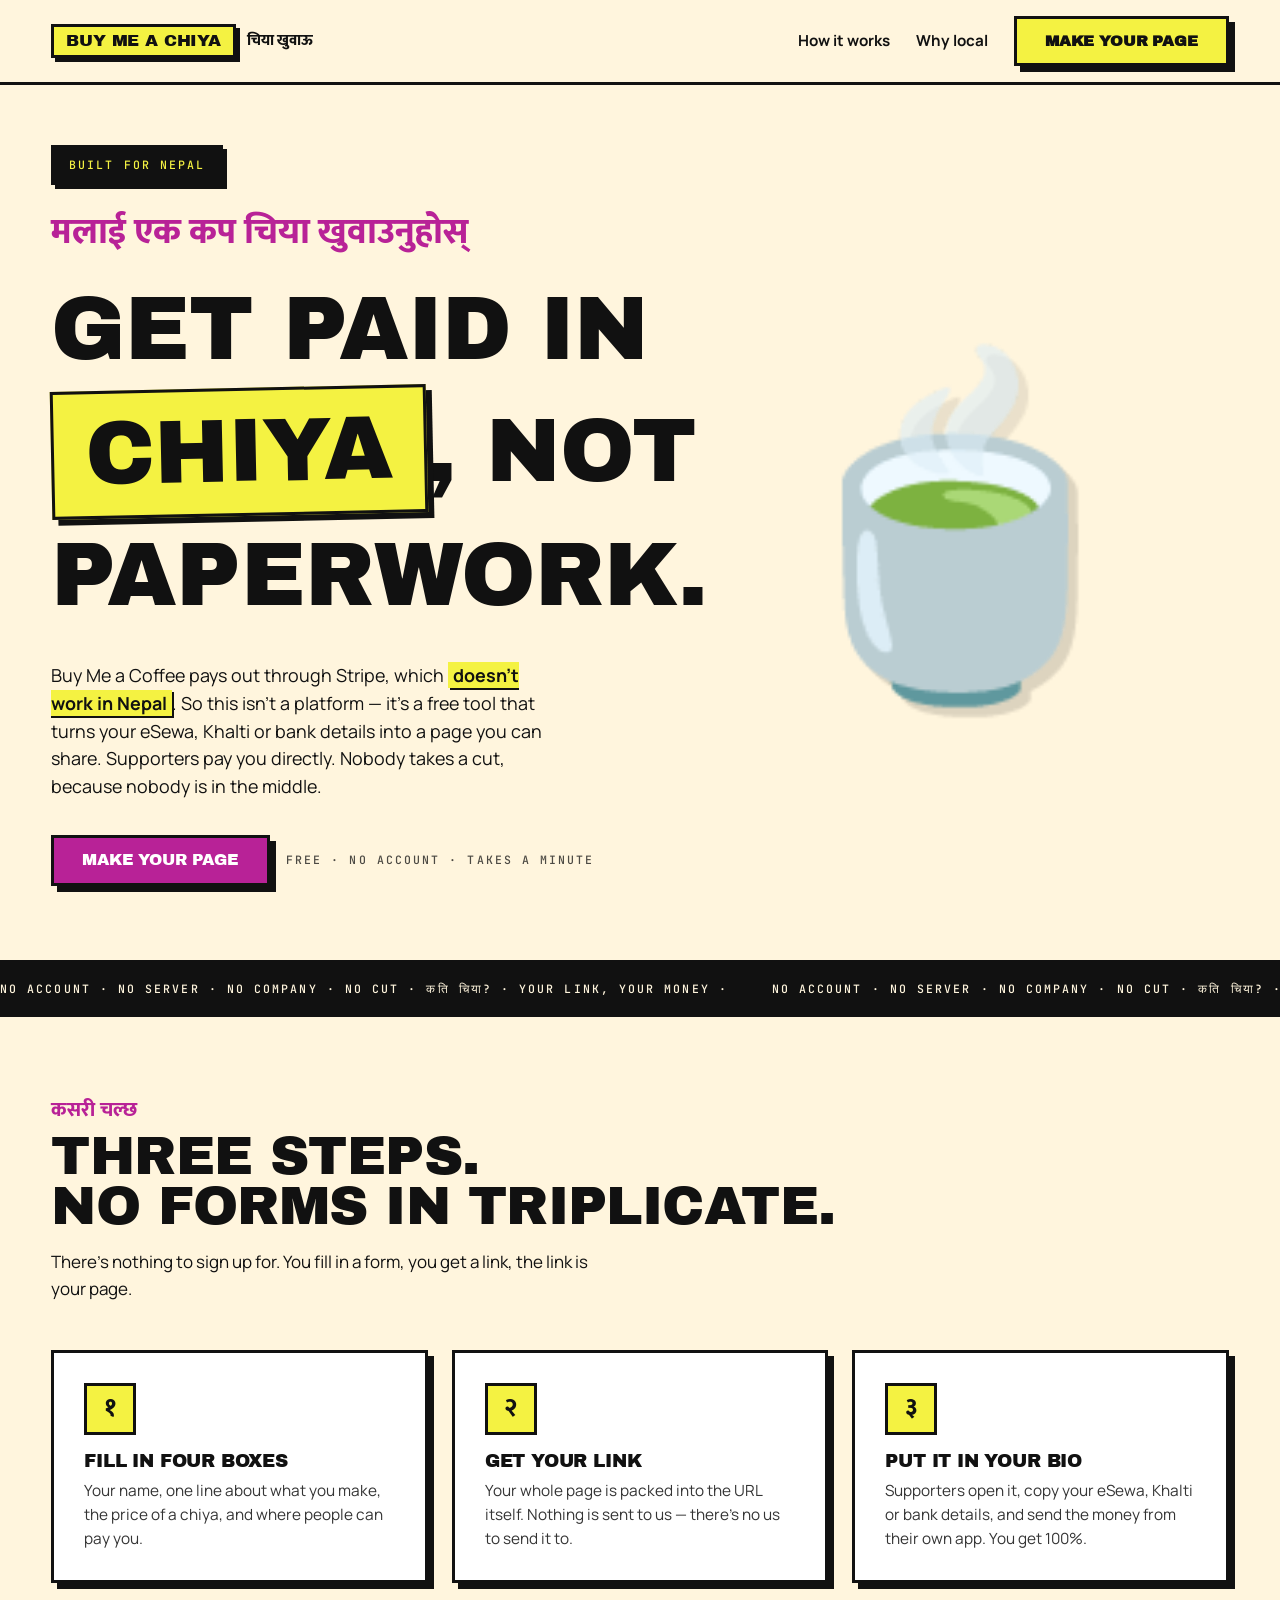
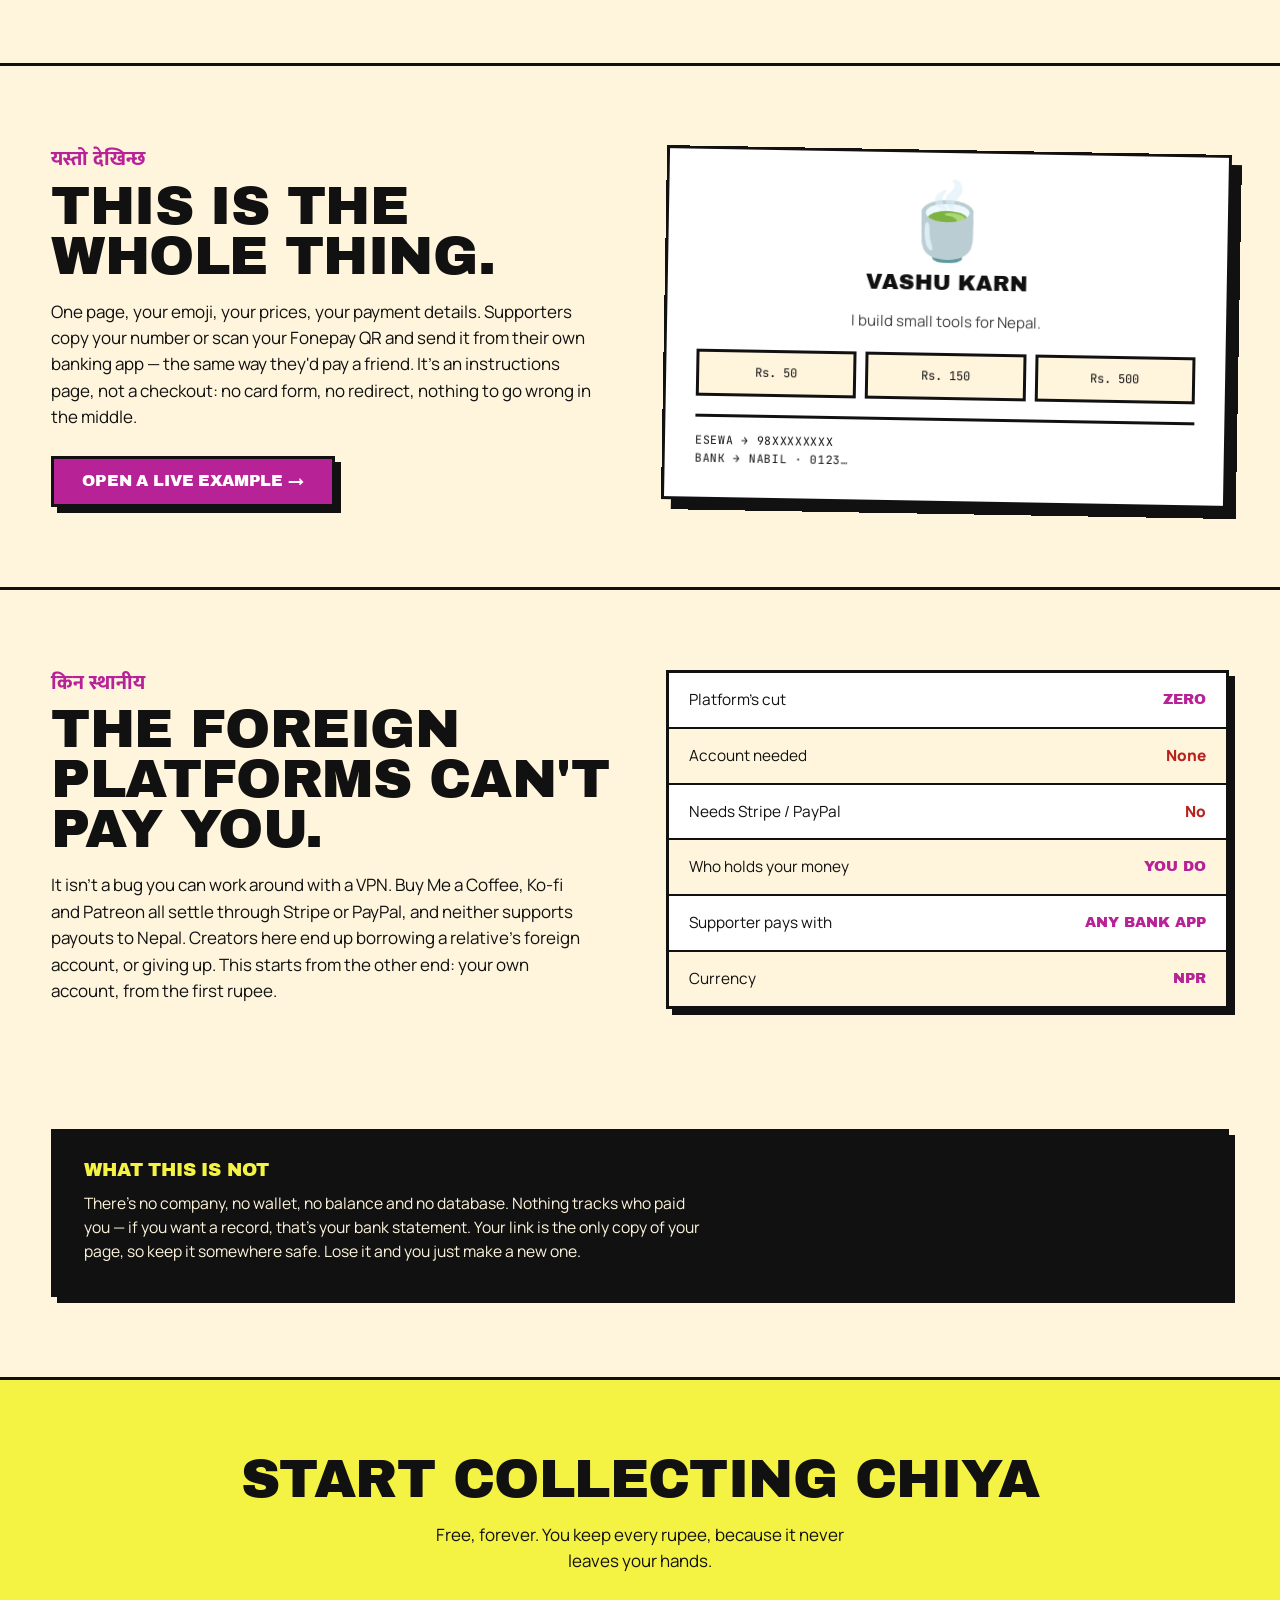
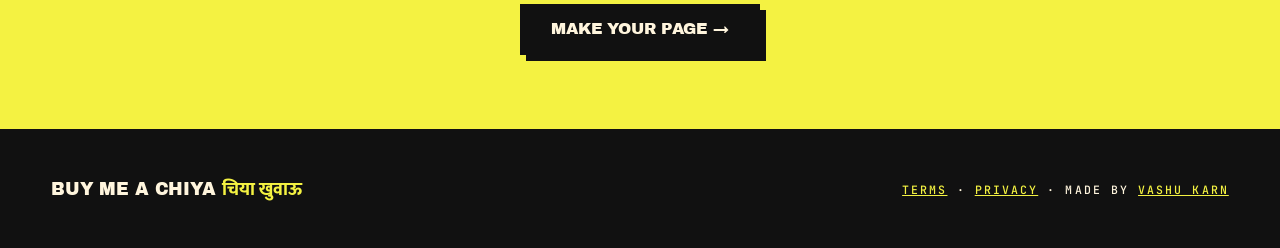
==== index.html @ 3e2a239e "Buy Me a Chiya: static tip-page generator for Nepal Turns eSewa/Khalti/bank details into a shareable" ====
<!doctype html>
<html lang="en">
<head>
<meta charset="utf-8">
<meta name="viewport" content="width=device-width, initial-scale=1">
<title>Buy Me a Chiya — चिया खुवाऊ · Get tipped in Nepal, with no middleman</title>
<meta name="description" content="A free tool that turns your eSewa, Khalti or bank details into a shareable tip page. No account, no company, no cut — supporters pay you directly.">

<link rel="preconnect" href="https://fonts.googleapis.com">
<link rel="preconnect" href="https://fonts.gstatic.com" crossorigin>
<link href="https://fonts.googleapis.com/css2?family=Archivo+Black&family=Manrope:wght@400;500;700;800&family=JetBrains+Mono:wght@400;500;700&family=Mukta:wght@600;800&display=swap" rel="stylesheet">
<link rel="stylesheet" href="style.css">

<style>
/* ---------- hero ---------- */
.hero{display:grid;grid-template-columns:1.15fr .85fr;gap:48px;align-items:center;padding:60px 0 74px}
@media(max-width:940px){.hero{grid-template-columns:1fr;gap:30px;padding:38px 0 52px}}

.eyebrow{
  display:inline-block;background:var(--ink);color:var(--yellow);
  border:var(--line);box-shadow:var(--pop-sm);padding:8px 15px;margin-bottom:24px;
}
h1 .dev{display:block;font-size:.4em;color:var(--magenta);margin-bottom:.35em}
.lede{margin-top:28px;font-size:1.12rem;max-width:46ch}
.lede b{background:var(--yellow);padding:1px 5px;box-shadow:2px 2px 0 var(--ink)}
.hero-cta{display:flex;flex-wrap:wrap;gap:16px;align-items:center;margin-top:34px}
.hero-cta .mono{opacity:.75}

/* one big chiya */
.big-chiya{
  font-size:clamp(9rem,26vw,20rem);line-height:1;text-align:center;
  filter:drop-shadow(10px 10px 0 rgba(17,17,17,.14));
  animation:bob 4.5s ease-in-out infinite;cursor:default;user-select:none;
}
@keyframes bob{
  0%,100%{transform:translateY(0) rotate(-2deg)}
  50%{transform:translateY(-16px) rotate(2deg)}
}

/* ---------- bands ---------- */
section.band{padding:80px 0;border-top:var(--line)}
h2 .dev{display:block;font-size:.36em;color:var(--magenta);margin-bottom:.4em}
.sub{margin-top:18px;max-width:54ch}

.steps{display:grid;grid-template-columns:repeat(3,1fr);gap:24px;margin-top:48px}
@media(max-width:820px){.steps{grid-template-columns:1fr}}
.step-card{background:#fff;border:var(--line);box-shadow:var(--pop);padding:30px;transition:transform .14s,box-shadow .14s}
.step-card:hover{transform:translate(-3px,-3px);box-shadow:var(--pop-lg)}
.step-card b{
  display:inline-grid;place-items:center;width:52px;height:52px;margin-bottom:18px;
  background:var(--yellow);border:var(--line);
  font-family:'Mukta',sans-serif;font-weight:800;font-size:1.5rem;
}
.step-card h3{margin-bottom:9px}
.step-card p{font-size:.96rem;opacity:.85}

/* example */
.example{display:grid;grid-template-columns:1fr 1fr;gap:48px;align-items:center}
@media(max-width:860px){.example{grid-template-columns:1fr;gap:32px}}
.shot{background:#fff;border:var(--line);box-shadow:var(--pop-lg);padding:30px;text-align:center}
.shot .em{font-size:4.6rem;line-height:1}
.shot .nm{font-family:'Archivo Black',sans-serif;text-transform:uppercase;font-size:1.35rem;margin-top:10px}
.shot .bi{font-size:.94rem;margin-top:10px;opacity:.8}
.shot .tt{display:grid;grid-template-columns:repeat(3,1fr);gap:9px;margin-top:20px}
.shot .tt span{background:var(--cream);border:var(--line);padding:11px 4px;font-family:'JetBrains Mono',monospace;font-size:.75rem}
.shot .pp{margin-top:18px;padding-top:14px;border-top:var(--line);font-family:'JetBrains Mono',monospace;font-size:.72rem;letter-spacing:.06em;text-transform:uppercase;text-align:left}

/* why */
.why{display:grid;grid-template-columns:1fr 1fr;gap:52px;align-items:start}
@media(max-width:860px){.why{grid-template-columns:1fr;gap:34px}}
.compare{border:var(--line);box-shadow:var(--pop);background:#fff}
.compare div{display:flex;justify-content:space-between;gap:16px;padding:15px 20px;font-size:.96rem;border-bottom:2px solid var(--ink)}
.compare div:last-child{border-bottom:none}
.compare div:nth-child(even){background:var(--cream)}
.no{color:#B8221F;font-weight:800}
.yes{color:var(--magenta);font-family:'Archivo Black',sans-serif;text-transform:uppercase;font-size:.9rem}

/* honesty box */
.plain{background:var(--ink);color:var(--cream);border:var(--line);box-shadow:var(--pop);padding:30px;margin-top:40px}
.plain h3{color:var(--yellow);margin-bottom:12px}
.plain p{font-size:.98rem;max-width:62ch}

.cta{background:var(--yellow);border-top:var(--line);padding:74px 0;text-align:center}
.cta p{margin:18px auto 30px;max-width:46ch}
</style>
</head>
<body>

<header>
  <nav class="wrap">
    <a class="logo" href="#top"><b>Buy Me a Chiya</b><span class="dev">चिया खुवाऊ</span></a>
    <div class="nav-links">
      <a href="#how">How it works</a>
      <a href="#why">Why local</a>
      <a class="btn btn-yellow" href="make.html">Make your page</a>
    </div>
    <details class="menu" id="menu">
      <summary aria-label="Menu"><i></i><i></i><i></i></summary>
      <div class="menu-panel">
        <a href="#how">How it works</a>
        <a href="#why">Why local</a>
        <a href="#example">See an example</a>
        <a href="make.html">Make your page</a>
      </div>
    </details>
  </nav>
</header>

<main id="top">

  <section class="wrap hero">
    <div>
      <div class="eyebrow mono rise">Built for Nepal</div>
      <h1 class="rise">
        <span class="dev">मलाई एक कप चिया खुवाउनुहोस्</span>
        Get paid in <span class="hl tilt">chiya</span>, not paperwork.
      </h1>
      <p class="lede rise">
        Buy Me a Coffee pays out through Stripe, which <b>doesn't work in Nepal</b>.
        So this isn't a platform — it's a free tool that turns your eSewa, Khalti or bank
        details into a page you can share. Supporters pay you directly. Nobody takes a cut,
        because nobody is in the middle.
      </p>
      <div class="hero-cta rise">
        <a class="btn" href="make.html">Make your page</a>
        <span class="mono">Free · No account · Takes a minute</span>
      </div>
    </div>

    <div class="big-chiya" role="img" aria-label="A glass of chiya">🍵</div>
  </section>

  <div class="ticker">
    <div class="mono">
      <span>No account · No server · No company · No cut · कति चिया? · Your link, your money ·</span>
      <span aria-hidden="true">No account · No server · No company · No cut · कति चिया? · Your link, your money ·</span>
    </div>
  </div>

  <!-- ===== how ===== -->
  <section class="band" id="how">
    <div class="wrap">
      <h2><span class="dev">कसरी चल्छ</span>Three steps.<br>No forms in triplicate.</h2>
      <p class="sub">There's nothing to sign up for. You fill in a form, you get a link, the link is your page.</p>

      <div class="steps">
        <div class="step-card">
          <b>१</b>
          <h3>Fill in four boxes</h3>
          <p>Your name, one line about what you make, the price of a chiya, and where people can pay you.</p>
        </div>
        <div class="step-card">
          <b>२</b>
          <h3>Get your link</h3>
          <p>Your whole page is packed into the URL itself. Nothing is sent to us — there's no us to send it to.</p>
        </div>
        <div class="step-card">
          <b>३</b>
          <h3>Put it in your bio</h3>
          <p>Supporters open it, copy your eSewa, Khalti or bank details, and send the money from their own app. You get 100%.</p>
        </div>
      </div>
    </div>
  </section>

  <!-- ===== example ===== -->
  <section class="band" id="example">
    <div class="wrap example">
      <div>
        <h2><span class="dev">यस्तो देखिन्छ</span>This is the whole thing.</h2>
        <p class="sub">
          One page, your emoji, your prices, your payment details. Supporters copy your number
          or scan your Fonepay QR and send it from their own banking app — the same way they'd pay a friend.
          It's an instructions page, not a checkout: no card form, no redirect, nothing to go wrong in the middle.
        </p>
        <a class="btn" style="margin-top:26px" href="page.html#VmFzaHUgS2Fybh9JIGJ1aWxkIHNtYWxsIHRvb2xzIGZvciBOZXBhbC4fNTAf8J-NtR85ODAwMDAwMDAwHx9OYWJpbCBCYW5rIMK3IDAxMjM0NTY3ODkwMTIfVkFTSFUgS0FSTg">Open a live example →</a>
      </div>

      <div class="shot tilt-r">
        <div class="em">🍵</div>
        <div class="nm">Vashu Karn</div>
        <div class="bi">I build small tools for Nepal.</div>
        <div class="tt"><span>Rs. 50</span><span>Rs. 150</span><span>Rs. 500</span></div>
        <div class="pp">
          <div>eSewa → 98XXXXXXXX</div>
          <div>Bank → Nabil · 0123…</div>
        </div>
      </div>
    </div>
  </section>

  <!-- ===== why ===== -->
  <section class="band" id="why">
    <div class="wrap why">
      <div>
        <h2><span class="dev">किन स्थानीय</span>The foreign platforms can't pay you.</h2>
        <p class="sub">
          It isn't a bug you can work around with a VPN. Buy Me a Coffee, Ko-fi and Patreon all
          settle through Stripe or PayPal, and neither supports payouts to Nepal. Creators here end up
          borrowing a relative's foreign account, or giving up. This starts from the other end:
          your own account, from the first rupee.
        </p>
      </div>

      <div class="compare">
        <div><span>Platform's cut</span><span class="yes">Zero</span></div>
        <div><span>Account needed</span><span class="no">None</span></div>
        <div><span>Needs Stripe / PayPal</span><span class="no">No</span></div>
        <div><span>Who holds your money</span><span class="yes">You do</span></div>
        <div><span>Supporter pays with</span><span class="yes">Any bank app</span></div>
        <div><span>Currency</span><span class="yes">NPR</span></div>
      </div>
    </div>
  </section>

  <section class="band" style="padding-top:0;border:none">
    <div class="wrap">
      <div class="plain">
        <h3>What this is not</h3>
        <p>
          There's no company, no wallet, no balance and no database. Nothing tracks who paid you —
          if you want a record, that's your bank statement. Your link is the only copy of your page,
          so keep it somewhere safe. Lose it and you just make a new one.
        </p>
      </div>
    </div>
  </section>

  <section class="cta">
    <div class="wrap">
      <h2>Start collecting chiya</h2>
      <p>Free, forever. You keep every rupee, because it never leaves your hands.</p>
      <a class="btn btn-ink" href="make.html">Make your page →</a>
    </div>
  </section>

</main>

<footer>
  <div class="wrap foot">
    <div class="display" style="font-size:1.1rem">Buy Me a Chiya <span class="dev" style="color:var(--yellow)">चिया खुवाऊ</span></div>
    <div class="mono">
      <a href="terms.html">Terms</a> · <a href="privacy.html">Privacy</a> ·
      Made by <a href="https://vijaykarn.com.np" target="_blank" rel="noopener">Vashu Karn</a>
    </div>
  </div>
</footer>

<script>
// close the mobile menu after tapping a link (details stays open on same-page anchors)
menu.addEventListener('click', e => { if (e.target.closest('a')) menu.open = false; });
</script>

<!-- Visit counting. No cookies, no personal data, aggregate only.
     Replace the subdomain below with your own account code. -->
<script data-goatcounter="https://buymeachiya.goatcounter.com/count"
        async src="//gc.zgo.at/count.js"></script>

</body>
</html>
---- style.css ----
/* Buy Me a Chiya — shared brutalist system. All three pages pull from here so they can't drift. */

:root{
  --cream:#FFF5DD;
  --ink:#111111;
  --yellow:#F4F242;
  --magenta:#B82297;
  --blue:#0000F4;
  --amber:#FFB800;
  --green:#64A852;
  --line:3px solid var(--ink);
  --pop:6px 6px 0 var(--ink);
  --pop-sm:4px 4px 0 var(--ink);
  --pop-lg:10px 10px 0 var(--ink);
}

*{box-sizing:border-box;margin:0;padding:0}
html{scroll-behavior:smooth}
body{
  background:var(--cream);
  color:var(--ink);
  font-family:'Manrope',system-ui,sans-serif;
  font-size:17px;
  line-height:1.55;
  overflow-x:hidden;
}

.wrap{width:min(1180px,92vw);margin-inline:auto}

/* ---------- type ---------- */
/* Archivo Black has no Devanagari — Mukta catches नाम in the same weight class */
.display,h1,h2,h3,.btn,.logo b{
  font-family:'Archivo Black','Mukta',system-ui,sans-serif;
  font-weight:400;text-transform:uppercase;line-height:.92;letter-spacing:-.01em;
}
h1{font-size:clamp(2.6rem,7vw,5.6rem)}
h2{font-size:clamp(1.9rem,4.4vw,3.4rem)}
h3{font-size:1.15rem}

.dev{font-family:'Mukta',sans-serif;font-weight:800;text-transform:none;letter-spacing:0;line-height:1.35}

.mono{
  font-family:'JetBrains Mono',ui-monospace,monospace;
  font-size:.72rem;letter-spacing:.18em;text-transform:uppercase;font-weight:500;
}

a{color:inherit}

/* ---------- brutalist primitives ---------- */
.hl{ /* highlighter block behind text */
  background:var(--yellow);border:var(--line);box-shadow:var(--pop);
  display:inline-block;padding:.18em .35em;line-height:1;
}
/* the bordered block is taller than the line box — headings holding one need room */
h1:has(.hl),h2:has(.hl){line-height:1.32}
.box{background:#fff;border:var(--line);box-shadow:var(--pop)}
.tilt{transform:rotate(-1.2deg)}
.tilt-r{transform:rotate(1deg)}

.btn{
  display:inline-block;text-decoration:none;cursor:pointer;
  background:var(--magenta);color:#fff;border:var(--line);box-shadow:var(--pop);
  padding:15px 28px;font-size:1rem;
  transition:transform .12s,box-shadow .12s;
}
.btn:hover{transform:translate(-2px,-2px);box-shadow:var(--pop-lg)}
.btn:active{transform:translate(3px,3px);box-shadow:2px 2px 0 var(--ink)}
.btn-yellow{background:var(--yellow);color:var(--ink)}
.btn-ink{background:var(--ink);color:var(--cream)}
.btn-block{display:block;width:100%;text-align:center}

/* ---------- nav ---------- */
header{border-bottom:var(--line);background:var(--cream);position:sticky;top:0;z-index:50}
nav{display:flex;align-items:center;justify-content:space-between;gap:18px;padding:16px 0}
.logo{display:flex;align-items:center;gap:11px;text-decoration:none}
.logo b{
  background:var(--yellow);border:var(--line);box-shadow:var(--pop-sm);
  padding:6px 12px;font-size:1.05rem;white-space:nowrap;
}
@media(max-width:400px){.logo b{font-size:.9rem;padding:5px 9px}}
.logo .dev{font-size:.95rem}
.nav-links{display:flex;align-items:center;gap:26px}
.nav-links a{text-decoration:none;font-weight:700;font-size:.95rem}
.nav-links a:not(.btn):hover{background:var(--yellow);box-shadow:0 3px 0 var(--ink)}

/* mobile menu — native <details>, no JS needed to open */
.menu{display:none;position:relative}
.menu summary{
  list-style:none;cursor:pointer;width:46px;height:46px;
  display:grid;place-content:center;gap:5px;
  background:var(--yellow);border:var(--line);box-shadow:var(--pop-sm);
}
.menu summary::-webkit-details-marker{display:none}
.menu summary i{display:block;width:20px;height:3px;background:var(--ink);transition:.2s}
.menu[open] summary i:nth-child(1){transform:translateY(8px) rotate(45deg)}
.menu[open] summary i:nth-child(2){opacity:0}
.menu[open] summary i:nth-child(3){transform:translateY(-8px) rotate(-45deg)}
.menu-panel{
  position:absolute;right:0;top:calc(100% + 12px);z-index:60;min-width:225px;
  background:#fff;border:var(--line);box-shadow:var(--pop);padding:8px;
  display:flex;flex-direction:column;gap:6px;
}
.menu-panel a{padding:12px 14px;text-decoration:none;font-weight:700;border:2px solid transparent}
.menu-panel a:hover{background:var(--yellow);border-color:var(--ink)}

@media(max-width:820px){
  .nav-links{display:none}
  .menu{display:block}
}

/* ---------- ticker ---------- */
.ticker{
  background:var(--ink);color:var(--cream);border-block:var(--line);
  overflow:hidden;white-space:nowrap;padding:11px 0;
}
.ticker div{display:inline-flex;gap:44px;padding-right:44px;animation:slide 26s linear infinite}
.ticker span{display:inline-flex;gap:44px}
@keyframes slide{to{transform:translateX(-100%)}}

/* ---------- forms ---------- */
label.lbl{display:block;margin-bottom:8px}
.input,input[type=text],input[type=email],input[type=tel],textarea,select{
  width:100%;font-family:'Manrope',sans-serif;font-size:1rem;font-weight:500;
  background:#fff;color:var(--ink);border:var(--line);padding:13px 15px;
  box-shadow:var(--pop-sm);
}
.input:focus,input:focus,textarea:focus,select:focus{
  outline:none;background:var(--yellow);box-shadow:var(--pop);
}
textarea{resize:vertical;min-height:92px}
.field{margin-bottom:24px}
.hint{font-size:.85rem;margin-top:7px;opacity:.7}

/* radio cards */
.pick{display:grid;grid-template-columns:repeat(3,1fr);gap:12px}
@media(max-width:620px){.pick{grid-template-columns:1fr}}
.pick label{
  display:block;cursor:pointer;background:#fff;border:var(--line);
  box-shadow:var(--pop-sm);padding:16px;text-align:center;transition:.12s;
}
.pick input{position:absolute;opacity:0;pointer-events:none}
.pick label:hover{transform:translate(-2px,-2px);box-shadow:var(--pop)}
.pick label:has(input:checked){background:var(--yellow);box-shadow:var(--pop);transform:translate(-2px,-2px)}
.pick label:has(input:focus-visible){outline:3px solid var(--magenta);outline-offset:3px}
.pick b{font-family:'Archivo Black',sans-serif;text-transform:uppercase;font-size:.95rem;font-weight:400}
.pick em{display:block;font-style:normal;font-size:.8rem;opacity:.7;margin-top:4px}

/* ---------- legal pages ---------- */
.prose{max-width:68ch;margin-inline:auto;padding:52px 0 80px}
.prose .updated{margin-bottom:34px}
.prose h1{margin-bottom:20px}
.prose h2{font-size:clamp(1.2rem,2.6vw,1.6rem);margin:38px 0 12px;padding-top:22px;border-top:var(--line)}
.prose h2:first-of-type{border-top:none;padding-top:0}
.prose p{margin-bottom:14px}
.prose ul{margin:0 0 16px 20px}
.prose li{margin-bottom:9px}
.prose .callout{background:var(--yellow);border:var(--line);box-shadow:var(--pop);padding:22px;margin:24px 0}
.prose .callout p:last-child{margin-bottom:0}
.prose .callout b{font-family:'Archivo Black',sans-serif;text-transform:uppercase;font-size:.95rem;display:block;margin-bottom:8px}

/* ---------- footer ---------- */
footer{border-top:var(--line);background:var(--ink);color:var(--cream);padding:46px 0}
.foot{display:flex;justify-content:space-between;gap:22px;flex-wrap:wrap;align-items:center}
footer a{color:var(--yellow)}

/* ---------- entrance ---------- */
.rise{opacity:0;transform:translateY(18px);animation:up .6s cubic-bezier(.2,.8,.3,1) forwards}
.rise:nth-child(2){animation-delay:.08s}
.rise:nth-child(3){animation-delay:.16s}
.rise:nth-child(4){animation-delay:.24s}
@keyframes up{to{opacity:1;transform:none}}

@media(prefers-reduced-motion:reduce){
  *{animation:none!important;transition:none!important}
  .rise{opacity:1;transform:none}
  .ticker div{animation:none}
}
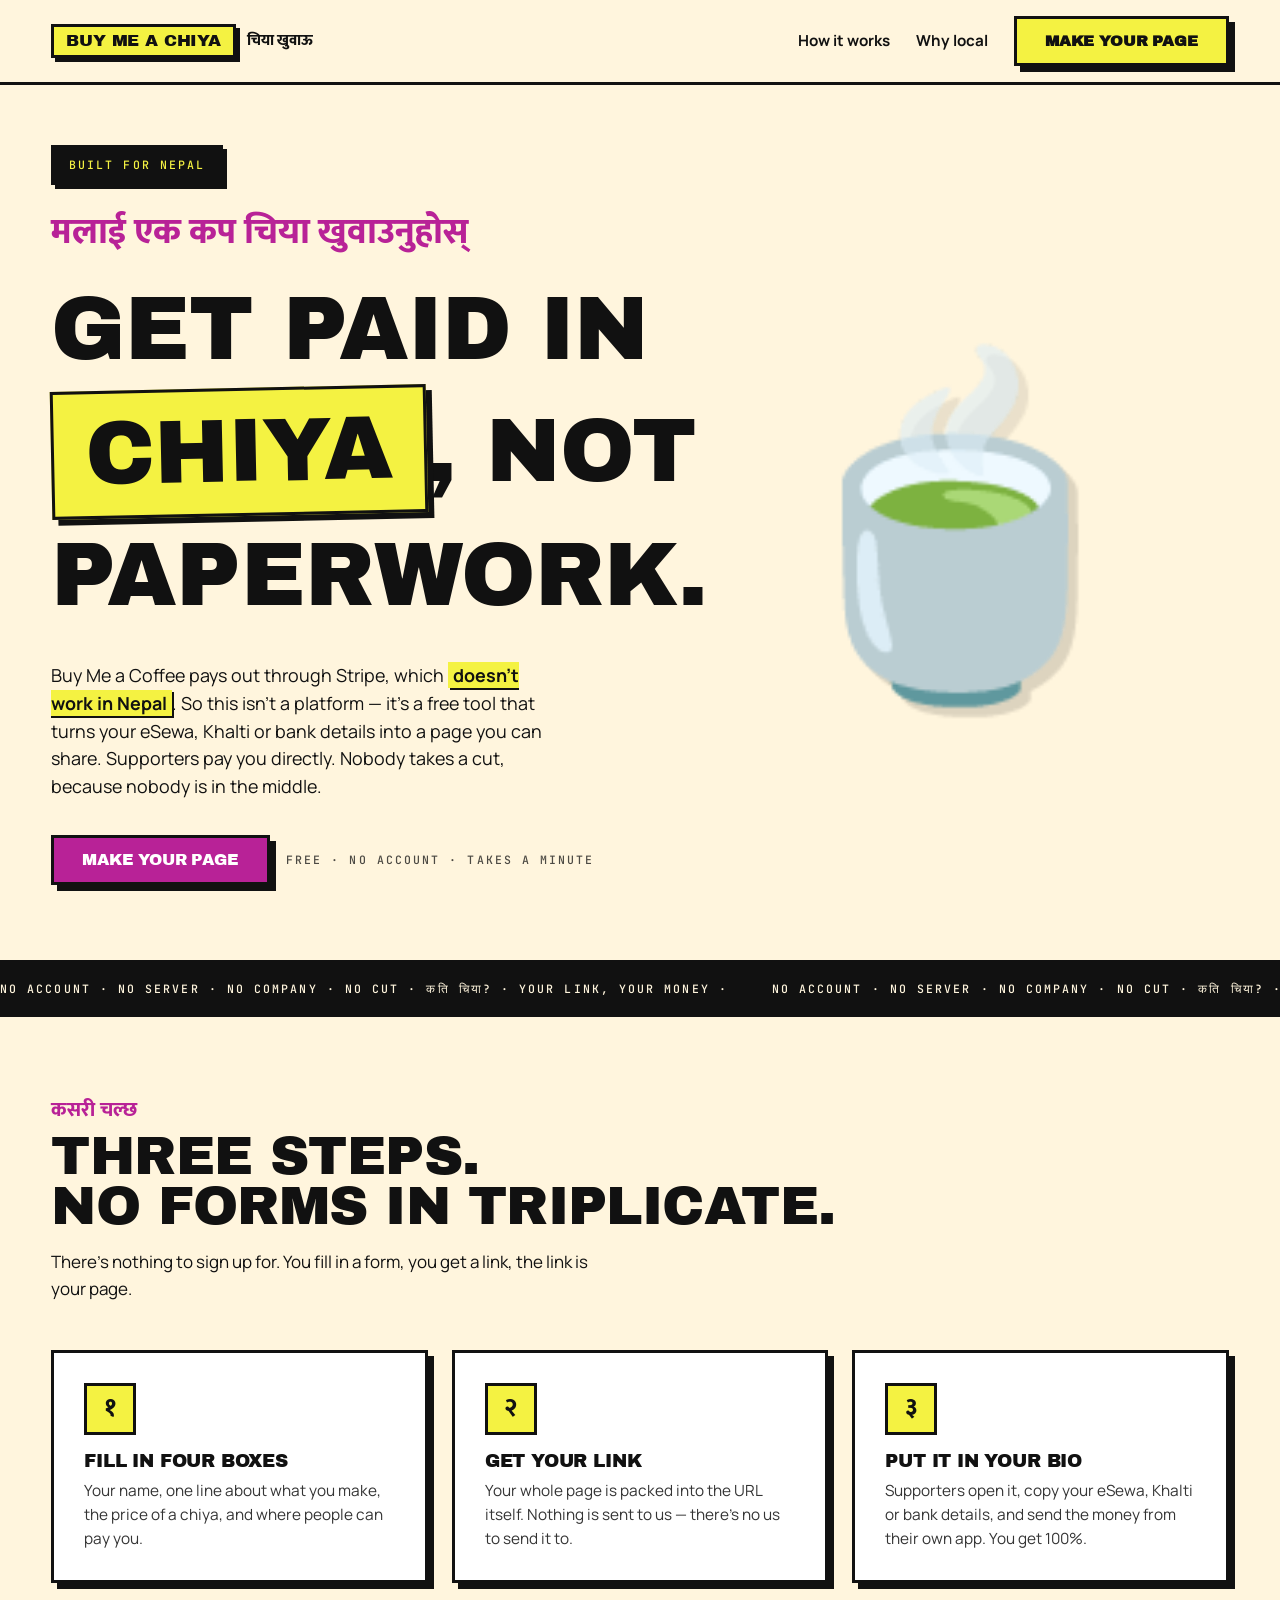
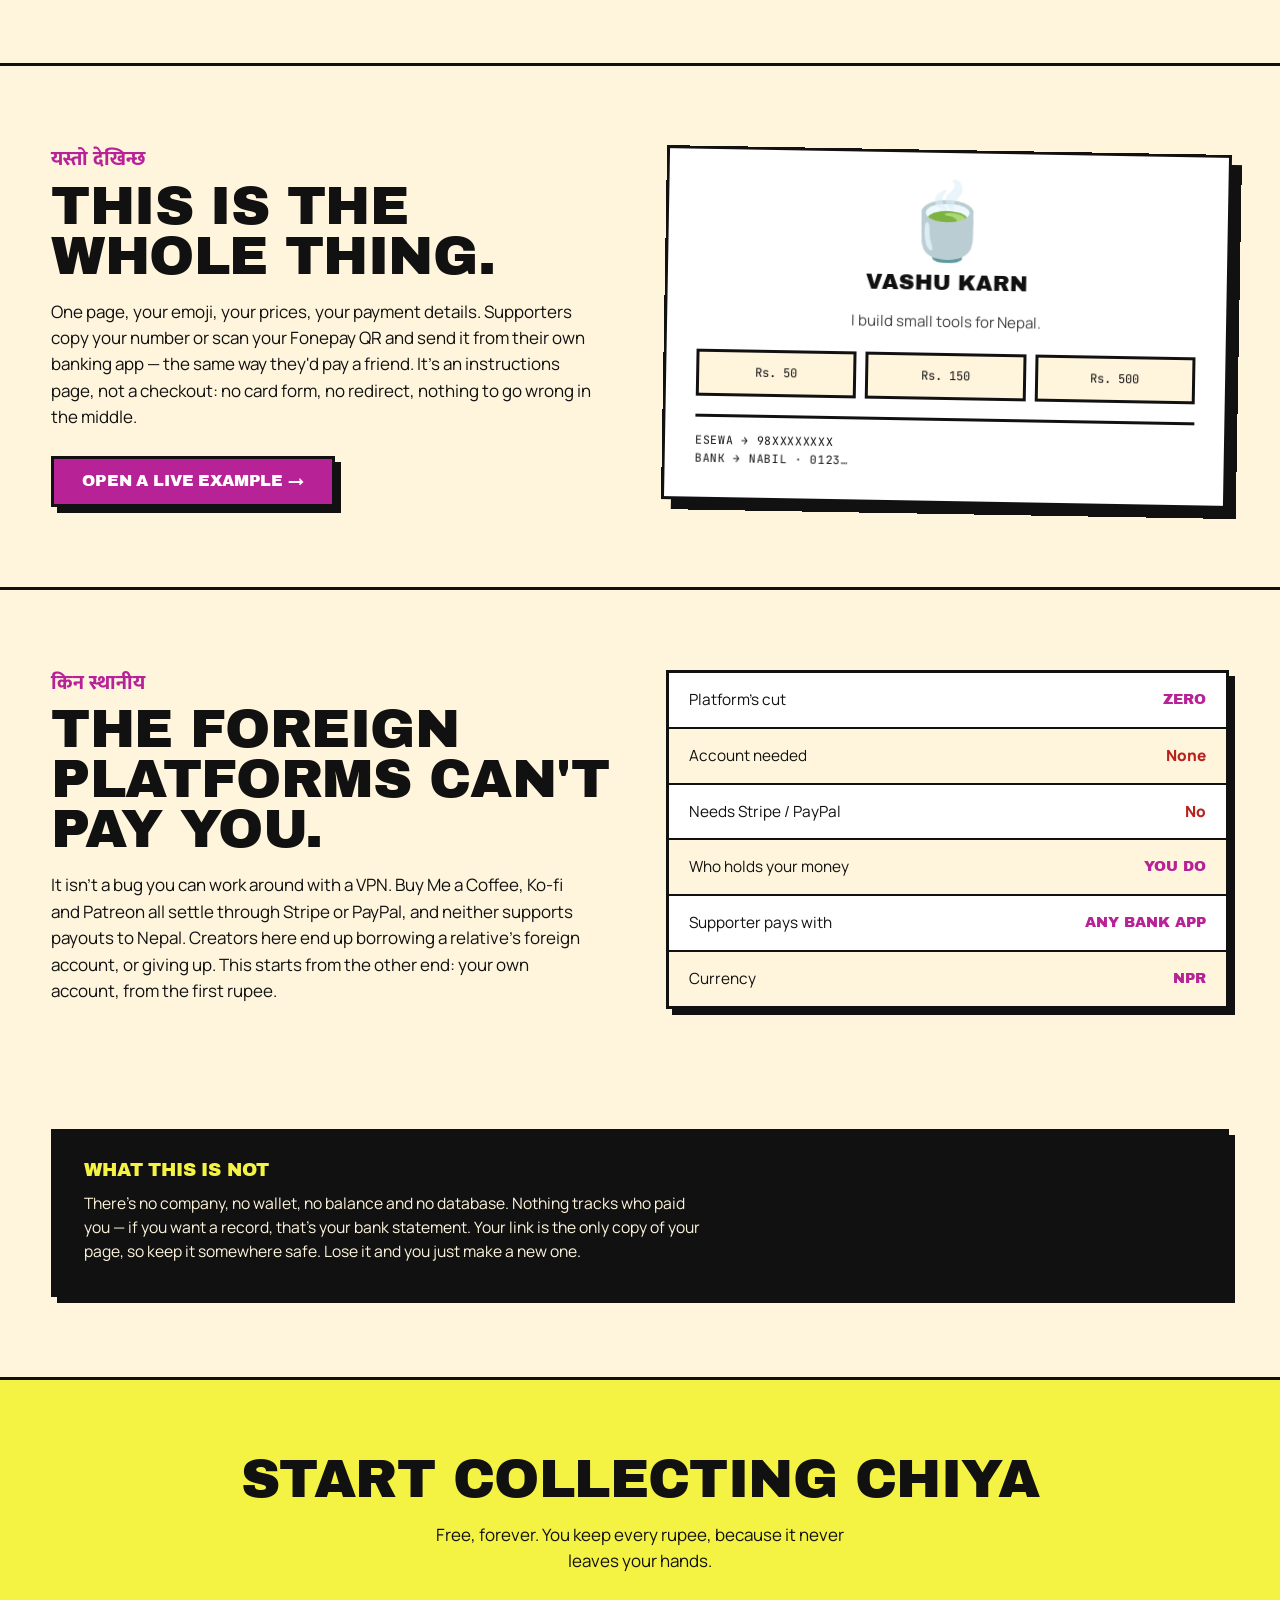
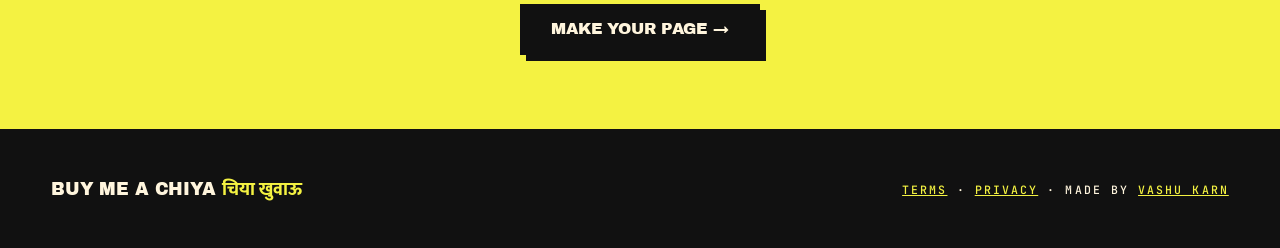
==== commit c209ac71: "Use Google Analytics for visit and link counts Runs on the landing and generator pages only. Kept of" ====
--- a/index.html
+++ b/index.html
@@ -251,10 +251,16 @@
 menu.addEventListener('click', e => { if (e.target.closest('a')) menu.open = false; });
 </script>
 
-<!-- Visit counting. No cookies, no personal data, aggregate only.
-     Replace the subdomain below with your own account code. -->
-<script data-goatcounter="https://buymeachiya.goatcounter.com/count"
-        async src="//gc.zgo.at/count.js"></script>
+<!-- Google Analytics. Replace G-XXXXXXXXXX with your own Measurement ID.
+     Deliberately absent from page.html: GA reports the full URL, and there the
+     URL contains someone's phone and bank number. -->
+<script async src="https://www.googletagmanager.com/gtag/js?id=G-XXXXXXXXXX"></script>
+<script>
+  window.dataLayer = window.dataLayer || [];
+  function gtag(){ dataLayer.push(arguments); }
+  gtag('js', new Date());
+  gtag('config', 'G-XXXXXXXXXX');
+</script>
 
 </body>
 </html>
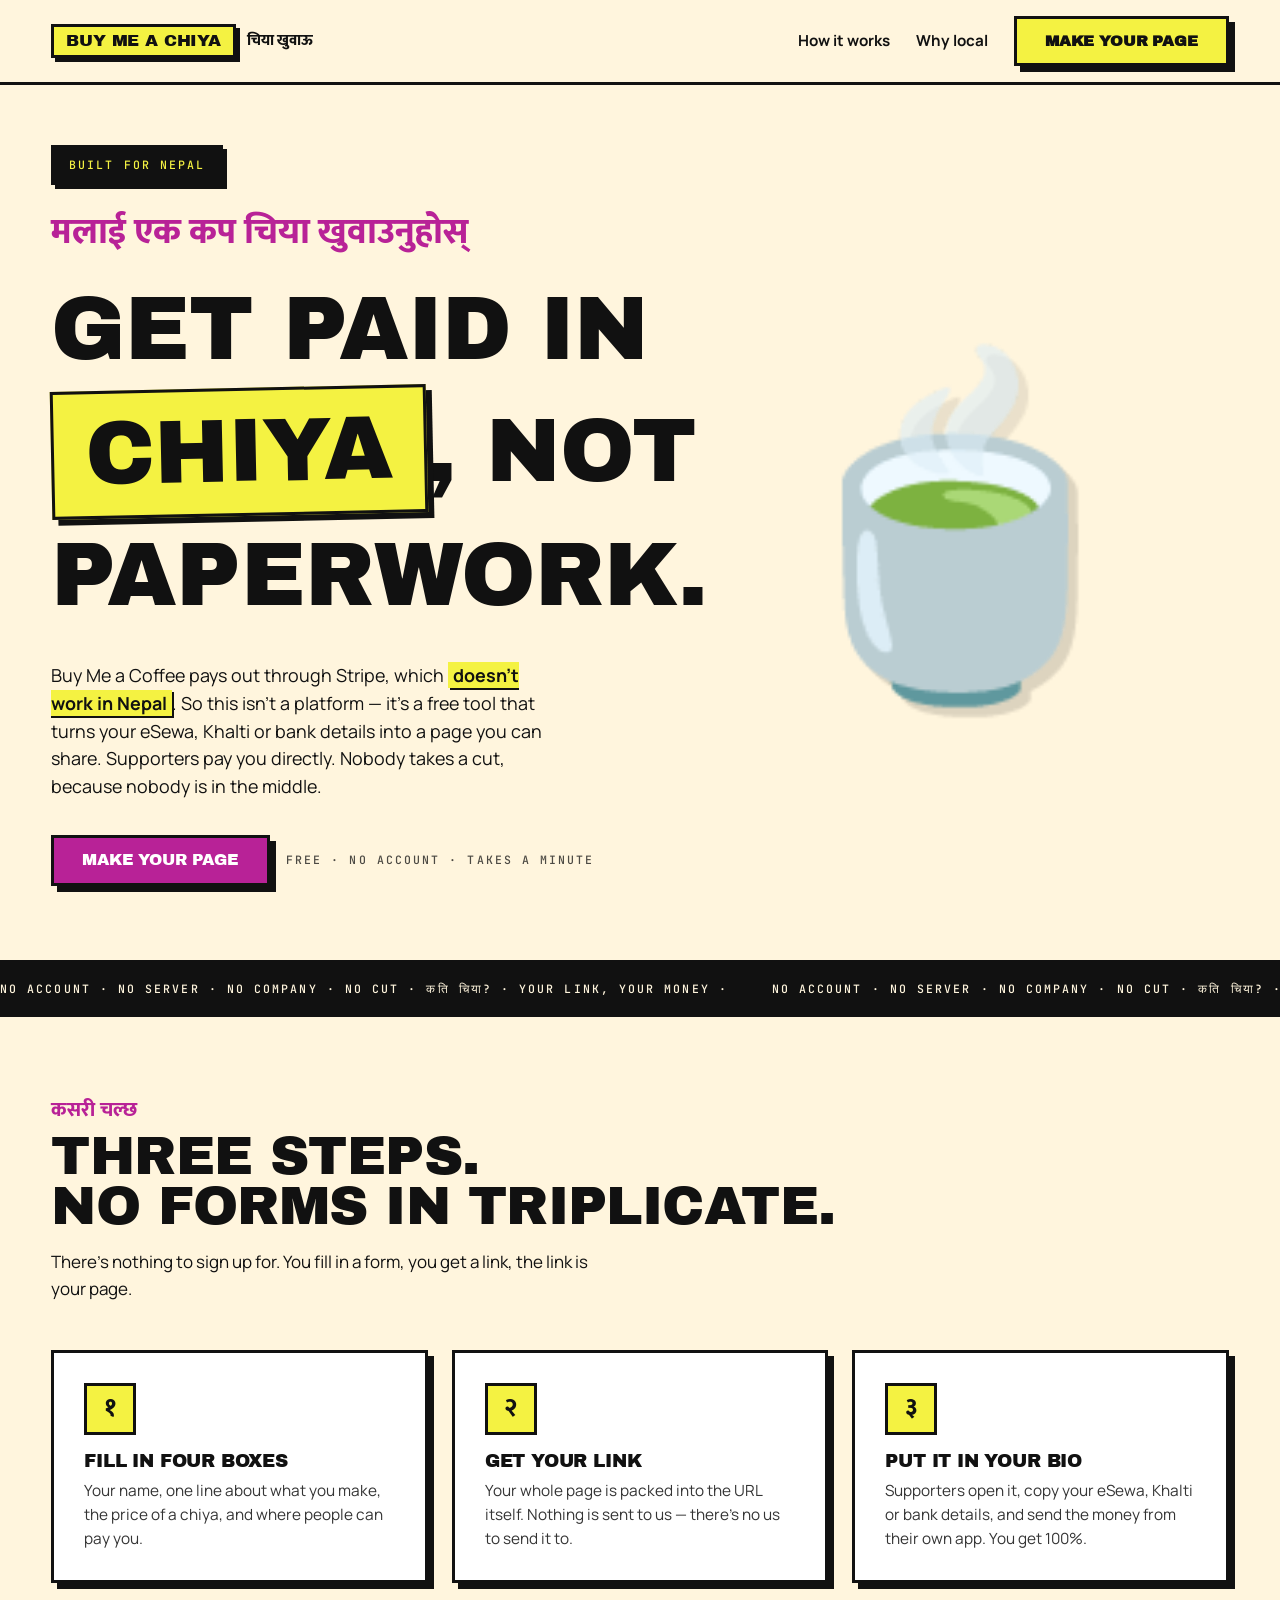
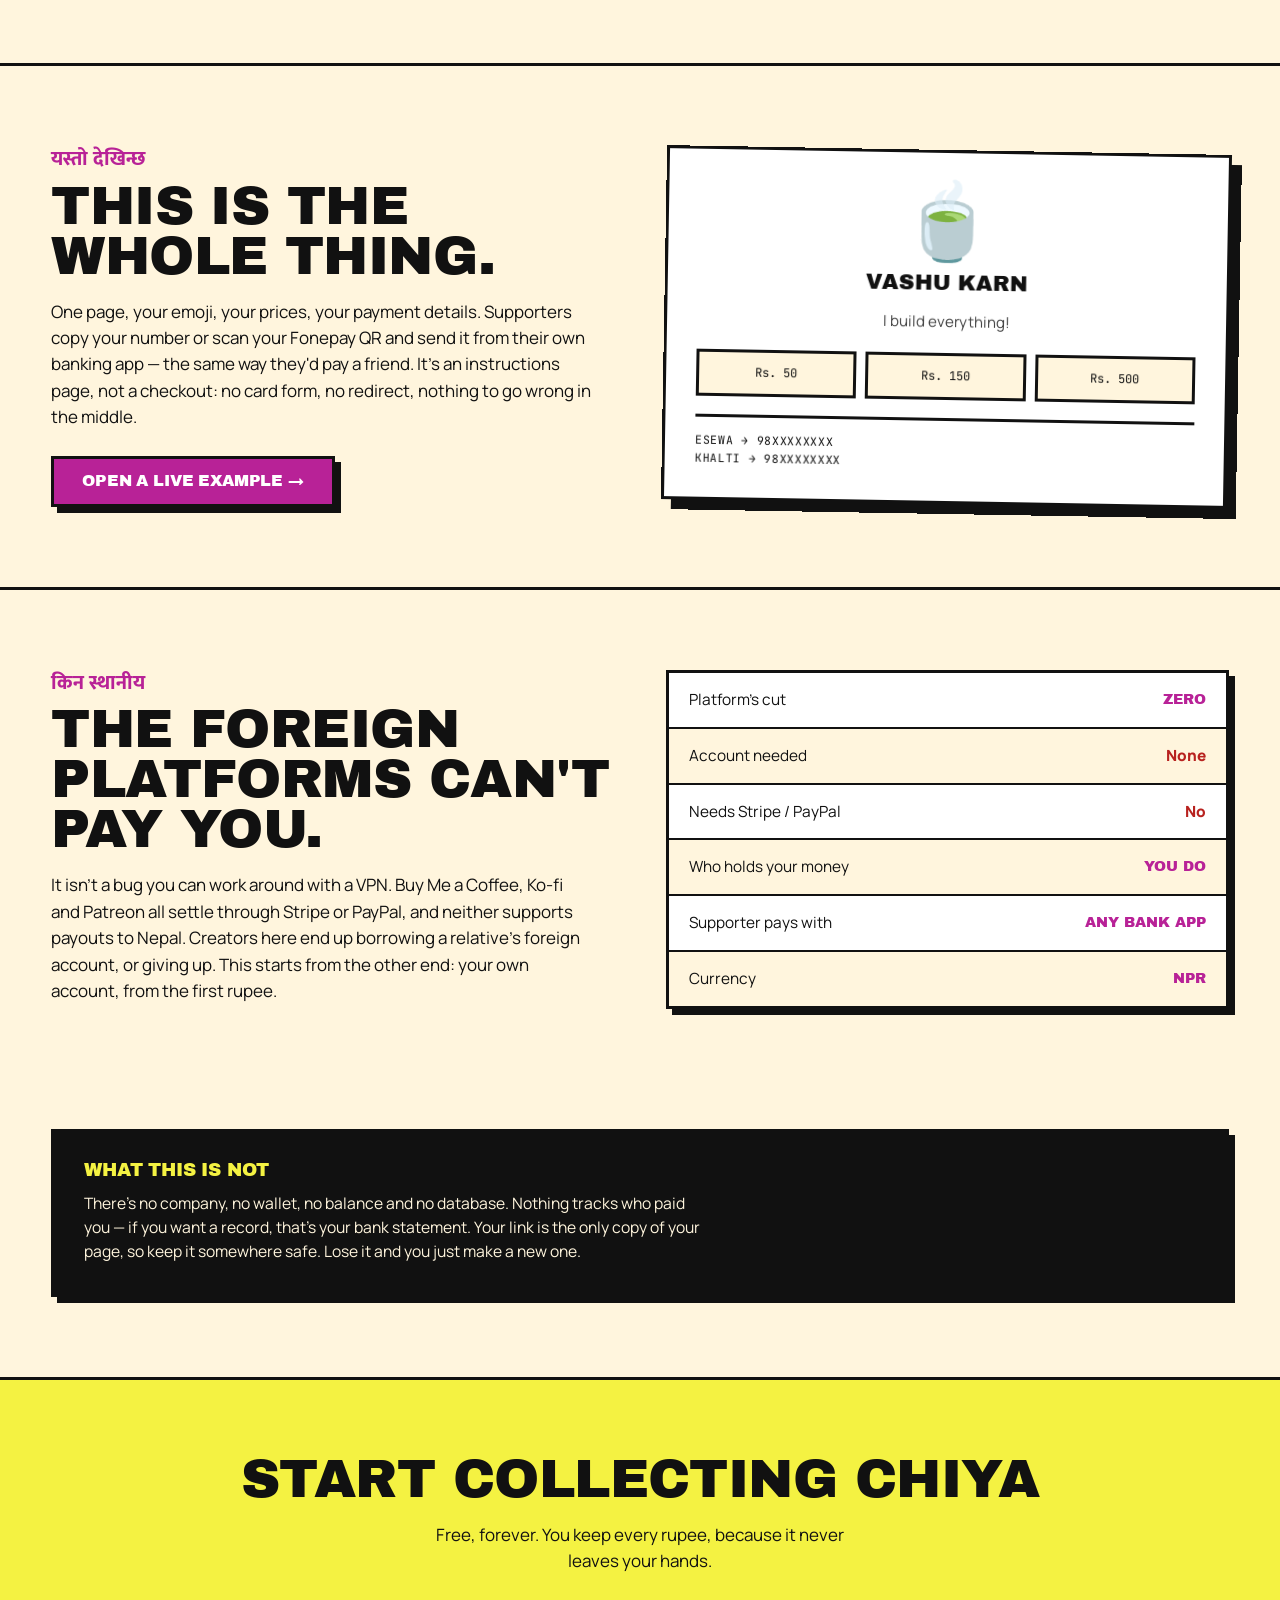
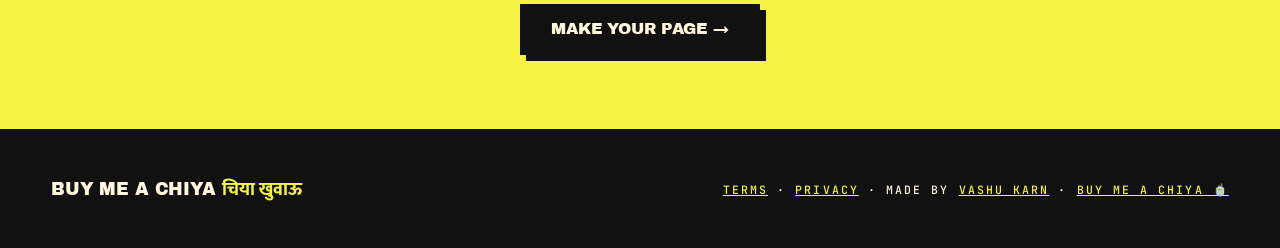
==== commit 00fa1489: "Use the real shortened link as the live example and support link Landing page example now opens the " ====
--- a/index.html
+++ b/index.html
@@ -173,17 +173,17 @@
           or scan your Fonepay QR and send it from their own banking app — the same way they'd pay a friend.
           It's an instructions page, not a checkout: no card form, no redirect, nothing to go wrong in the middle.
         </p>
-        <a class="btn" style="margin-top:26px" href="page.html#VmFzaHUgS2Fybh9JIGJ1aWxkIHNtYWxsIHRvb2xzIGZvciBOZXBhbC4fNTAf8J-NtR85ODAwMDAwMDAwHx9OYWJpbCBCYW5rIMK3IDAxMjM0NTY3ODkwMTIfVkFTSFUgS0FSTg">Open a live example →</a>
+        <a class="btn" style="margin-top:26px" href="https://tinyurl.com/buymeachiya" target="_blank" rel="noopener">Open a live example →</a>
       </div>
 
       <div class="shot tilt-r">
         <div class="em">🍵</div>
         <div class="nm">Vashu Karn</div>
-        <div class="bi">I build small tools for Nepal.</div>
+        <div class="bi">I build everything!</div>
         <div class="tt"><span>Rs. 50</span><span>Rs. 150</span><span>Rs. 500</span></div>
         <div class="pp">
           <div>eSewa → 98XXXXXXXX</div>
-          <div>Bank → Nabil · 0123…</div>
+          <div>Khalti → 98XXXXXXXX</div>
         </div>
       </div>
     </div>
@@ -241,7 +241,7 @@
     <div class="display" style="font-size:1.1rem">Buy Me a Chiya <span class="dev" style="color:var(--yellow)">चिया खुवाऊ</span></div>
     <div class="mono">
       <a href="terms.html">Terms</a> · <a href="privacy.html">Privacy</a> ·
-      Made by <a href="https://vijaykarn.com.np" target="_blank" rel="noopener">Vashu Karn</a>
+      Made by <a href="https://vijaykarn.com.np" target="_blank" rel="noopener">Vashu Karn</a> · <a href="https://tinyurl.com/buymeachiya" target="_blank" rel="noopener">Buy me a chiya 🍵</a>
     </div>
   </div>
 </footer>
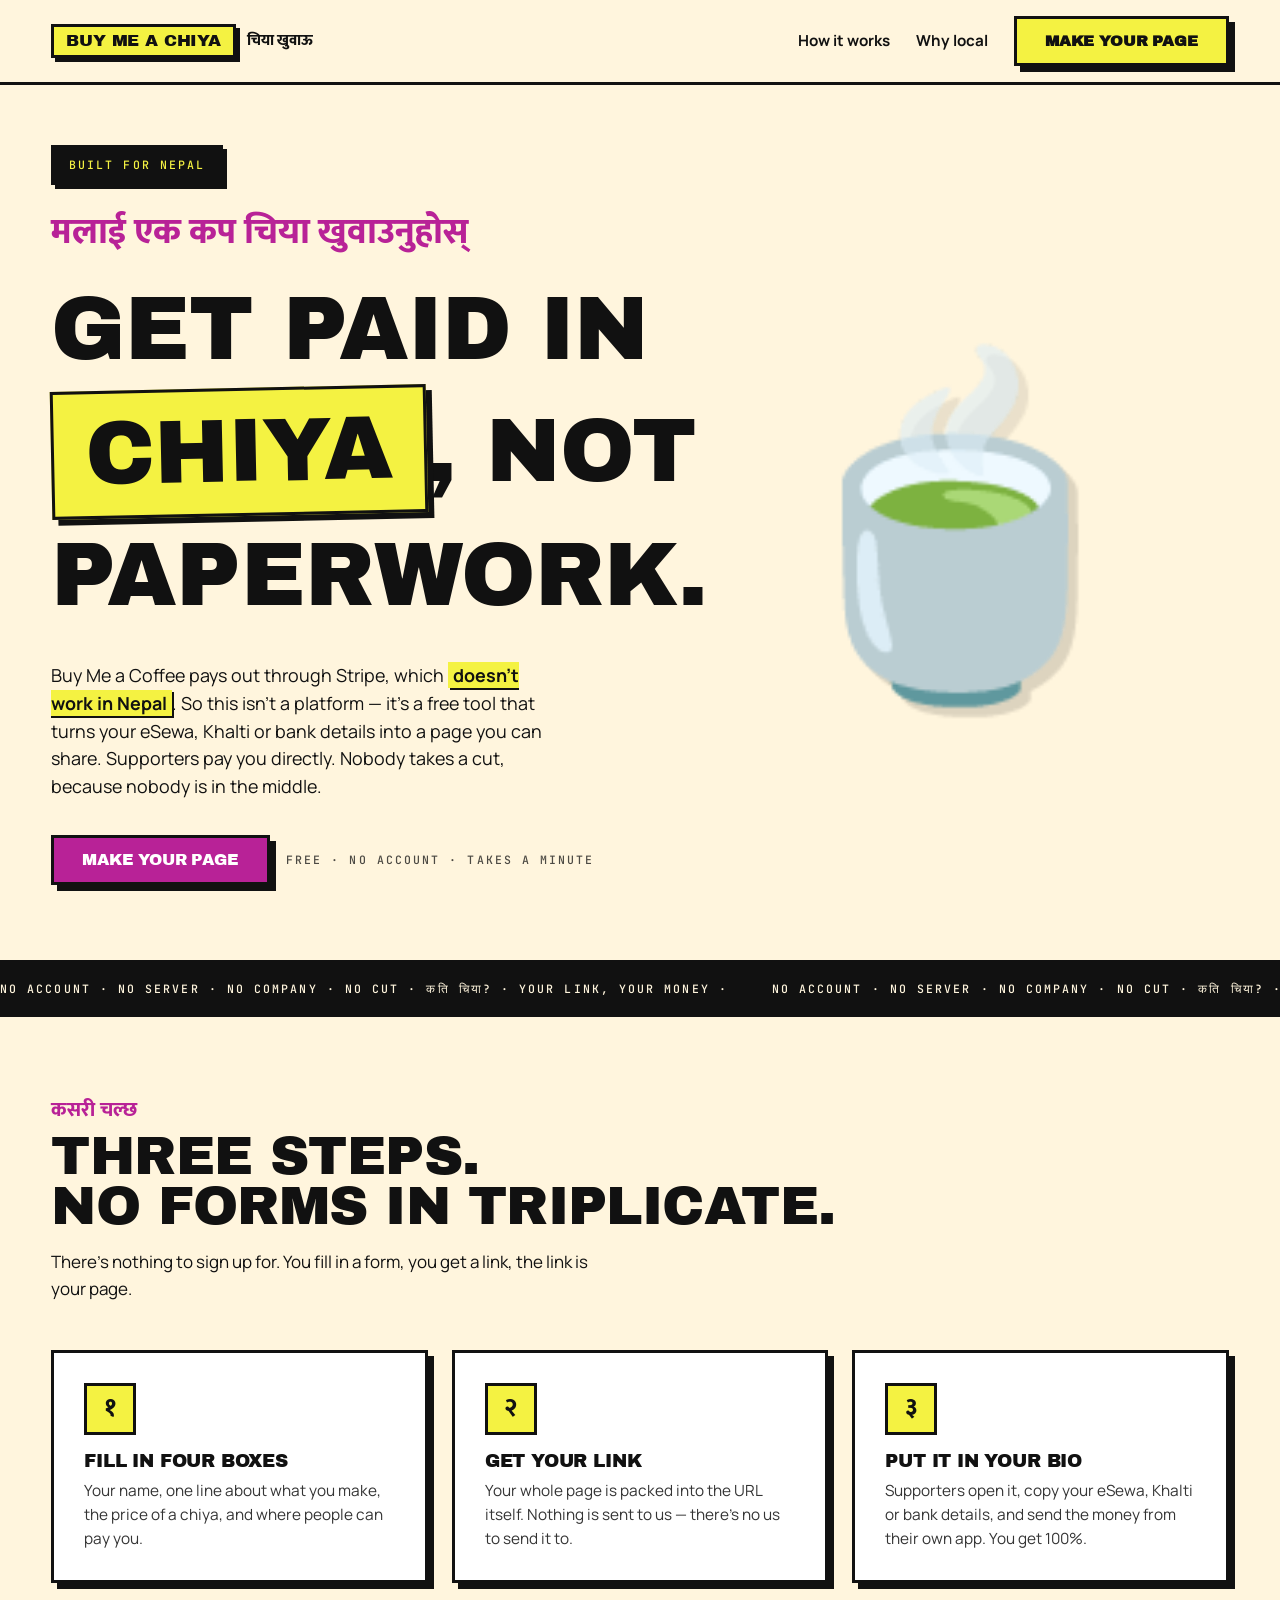
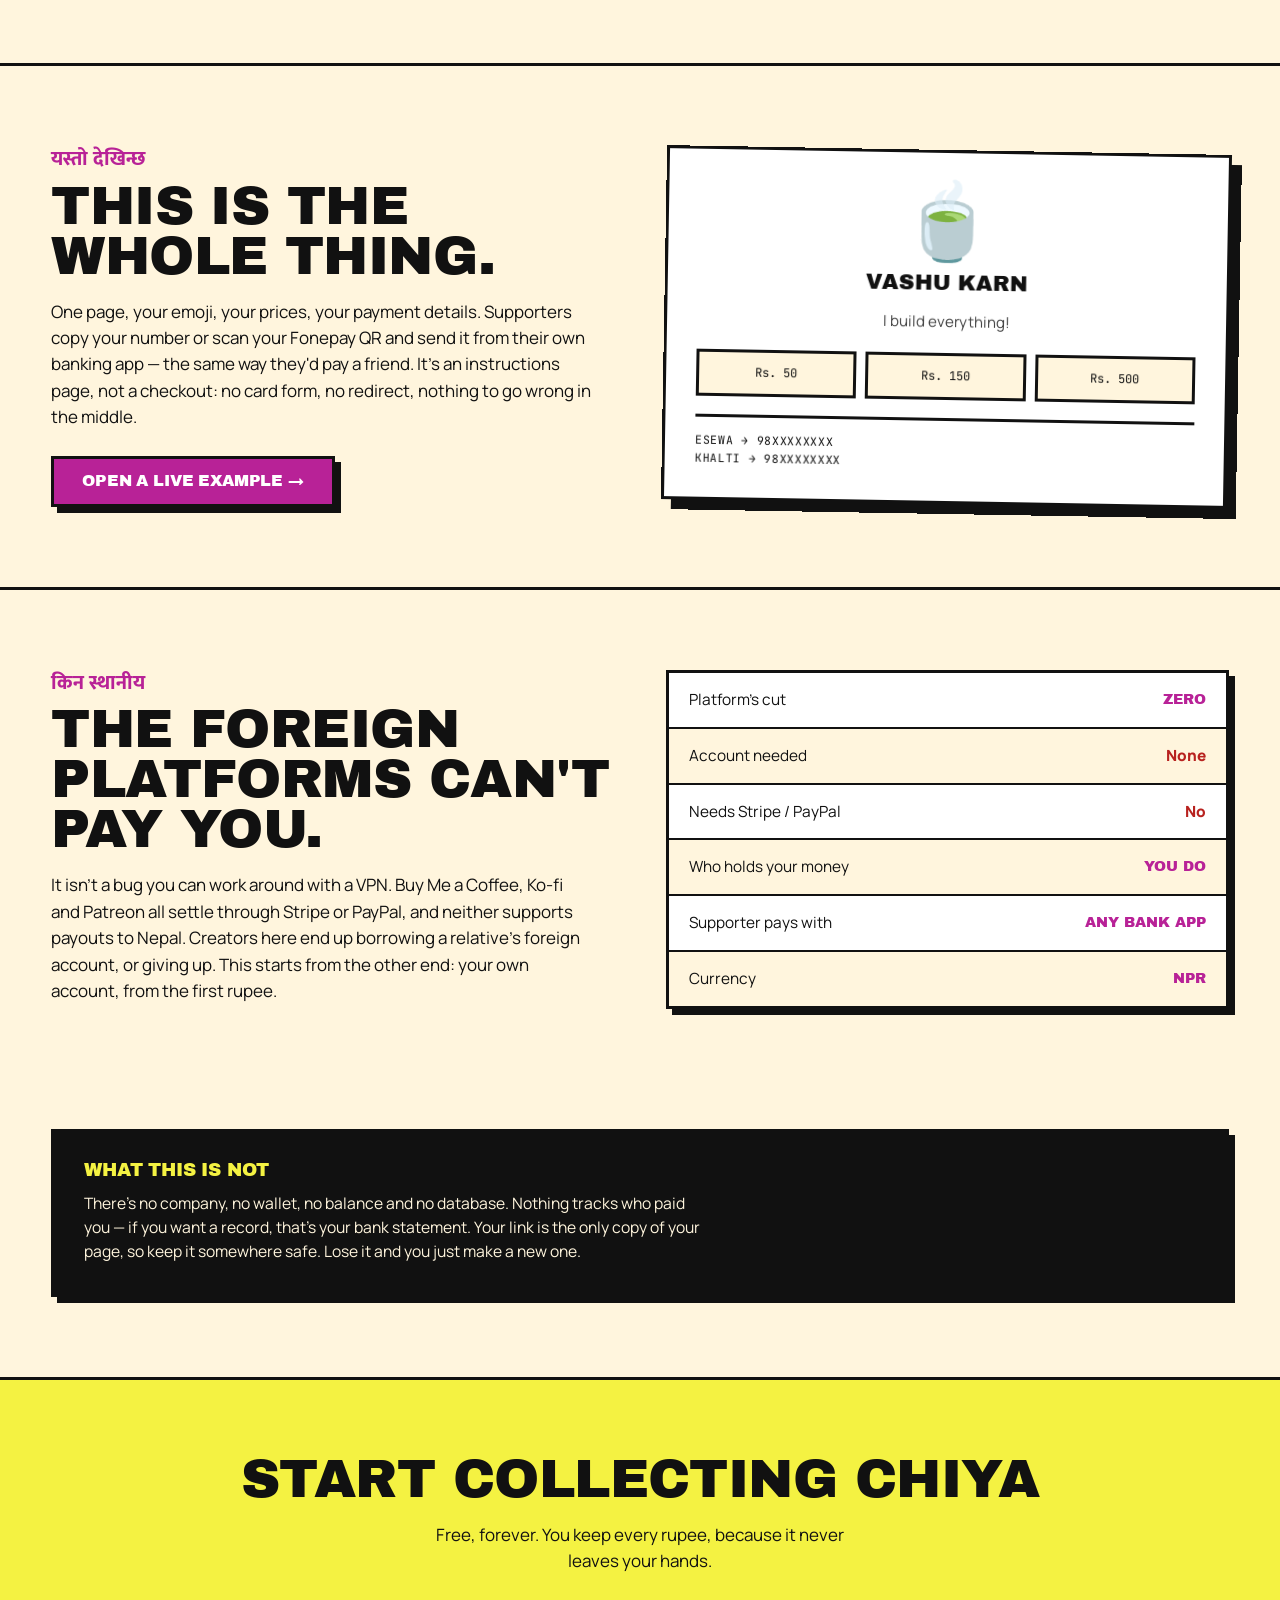
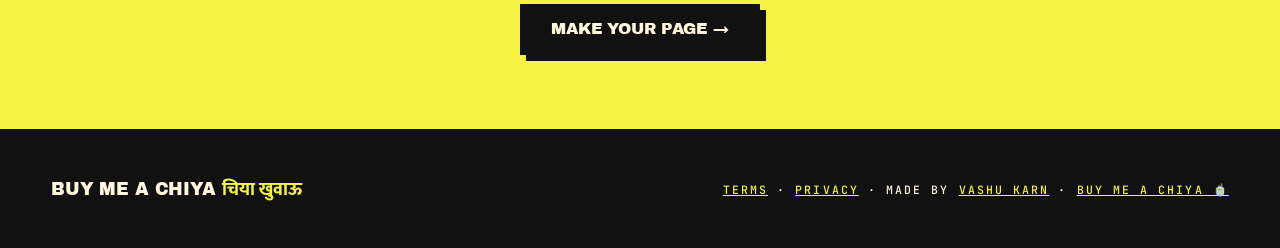
==== commit 090b9f54: "Install Google Tag Manager container Replaces the direct GA4 snippet; GA4 is configured inside the c" ====
--- a/index.html
+++ b/index.html
@@ -5,6 +5,14 @@
 <meta name="viewport" content="width=device-width, initial-scale=1">
 <title>Buy Me a Chiya — चिया खुवाऊ · Get tipped in Nepal, with no middleman</title>
 <meta name="description" content="A free tool that turns your eSewa, Khalti or bank details into a shareable tip page. No account, no company, no cut — supporters pay you directly.">
+
+<!-- Google Tag Manager -->
+<script>(function(w,d,s,l,i){w[l]=w[l]||[];w[l].push({'gtm.start':
+new Date().getTime(),event:'gtm.js'});var f=d.getElementsByTagName(s)[0],
+j=d.createElement(s),dl=l!='dataLayer'?'&l='+l:'';j.async=true;j.src=
+'https://www.googletagmanager.com/gtm.js?id='+i+dl;f.parentNode.insertBefore(j,f);
+})(window,document,'script','dataLayer','GTM-KHF4Z8ST');</script>
+<!-- End Google Tag Manager -->
 
 <link rel="preconnect" href="https://fonts.googleapis.com">
 <link rel="preconnect" href="https://fonts.gstatic.com" crossorigin>
@@ -85,6 +93,11 @@
 </style>
 </head>
 <body>
+
+<!-- Google Tag Manager (noscript) -->
+<noscript><iframe src="https://www.googletagmanager.com/ns.html?id=GTM-KHF4Z8ST"
+height="0" width="0" style="display:none;visibility:hidden"></iframe></noscript>
+<!-- End Google Tag Manager (noscript) -->
 
 <header>
   <nav class="wrap">
@@ -251,10 +264,6 @@
 menu.addEventListener('click', e => { if (e.target.closest('a')) menu.open = false; });
 </script>
 
-<!-- Google Analytics. Replace G-XXXXXXXXXX with your own Measurement ID.
-     Deliberately absent from page.html: GA reports the full URL, and there the
-     URL contains someone's phone and bank number. -->
-<script async src="https://www.googletagmanager.com/gtag/js?id=G-XXXXXXXXXX"></script>
 <script>
   window.dataLayer = window.dataLayer || [];
   function gtag(){ dataLayer.push(arguments); }
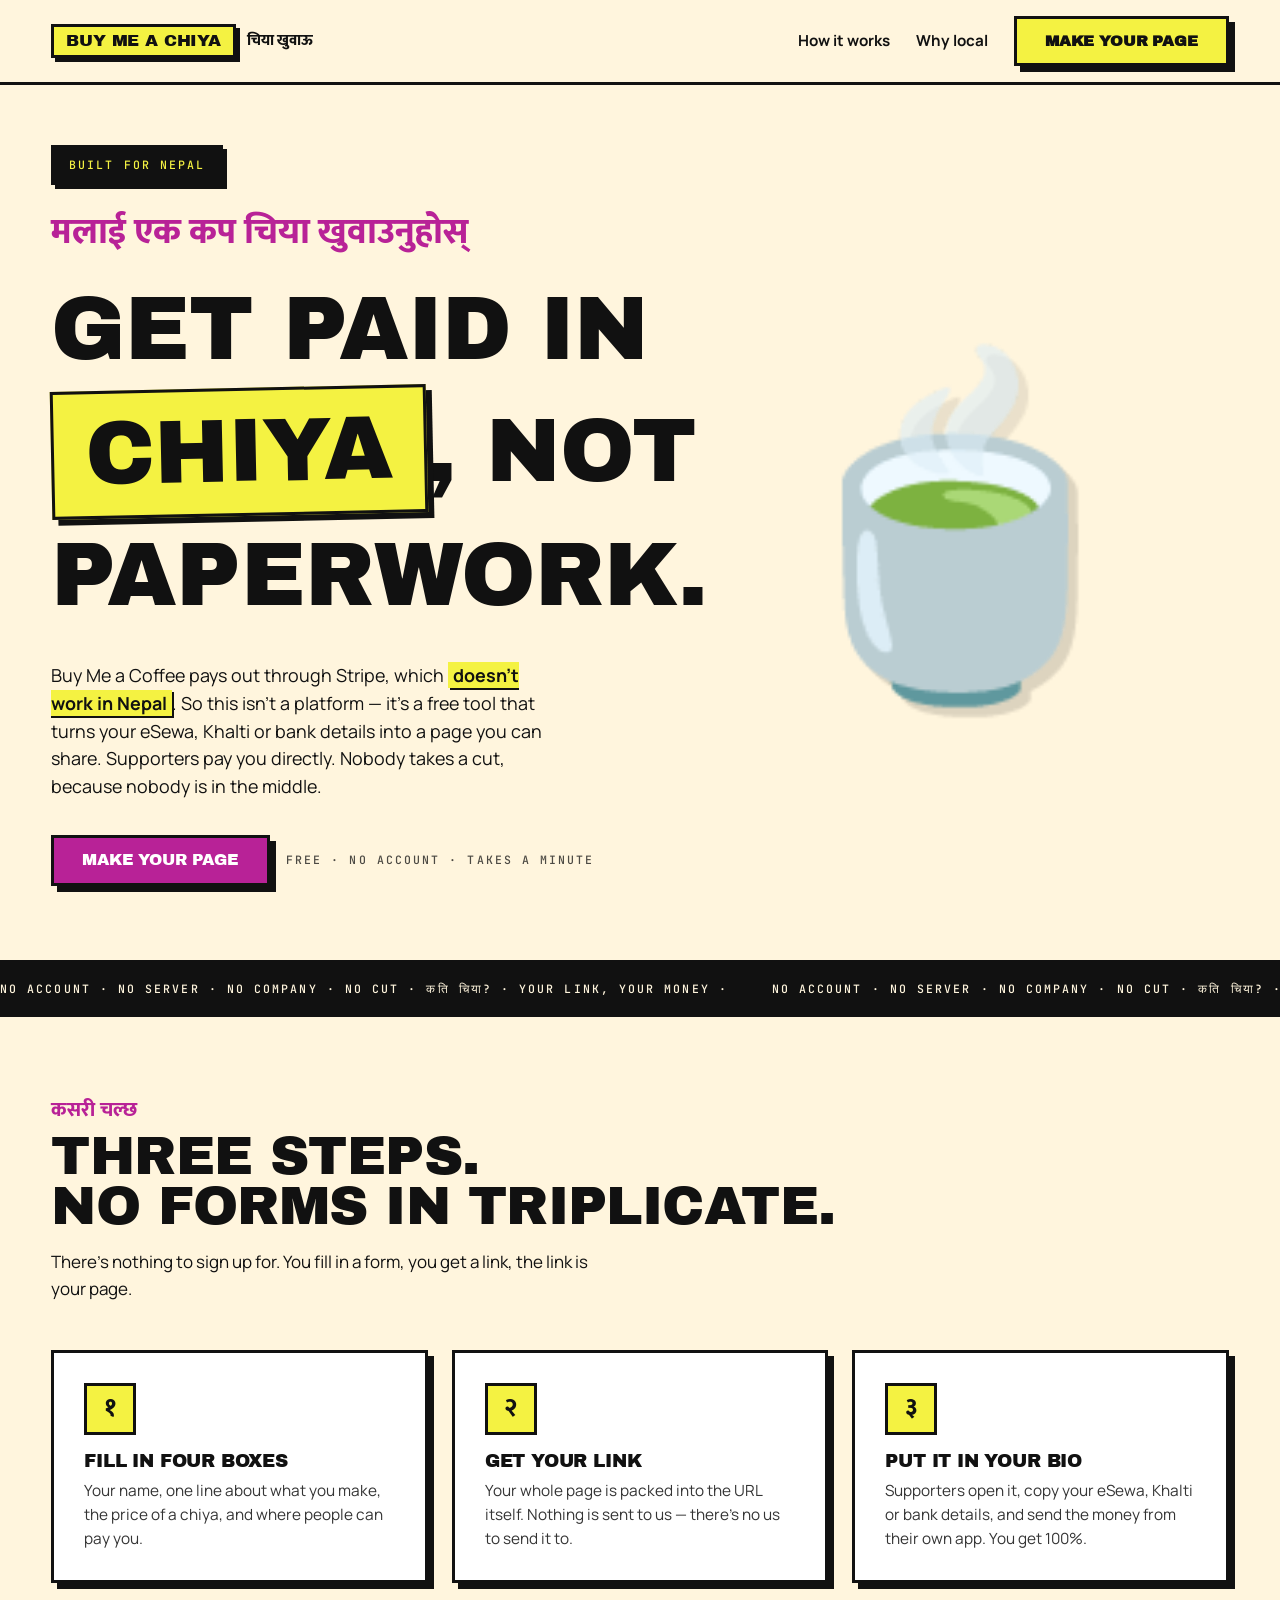
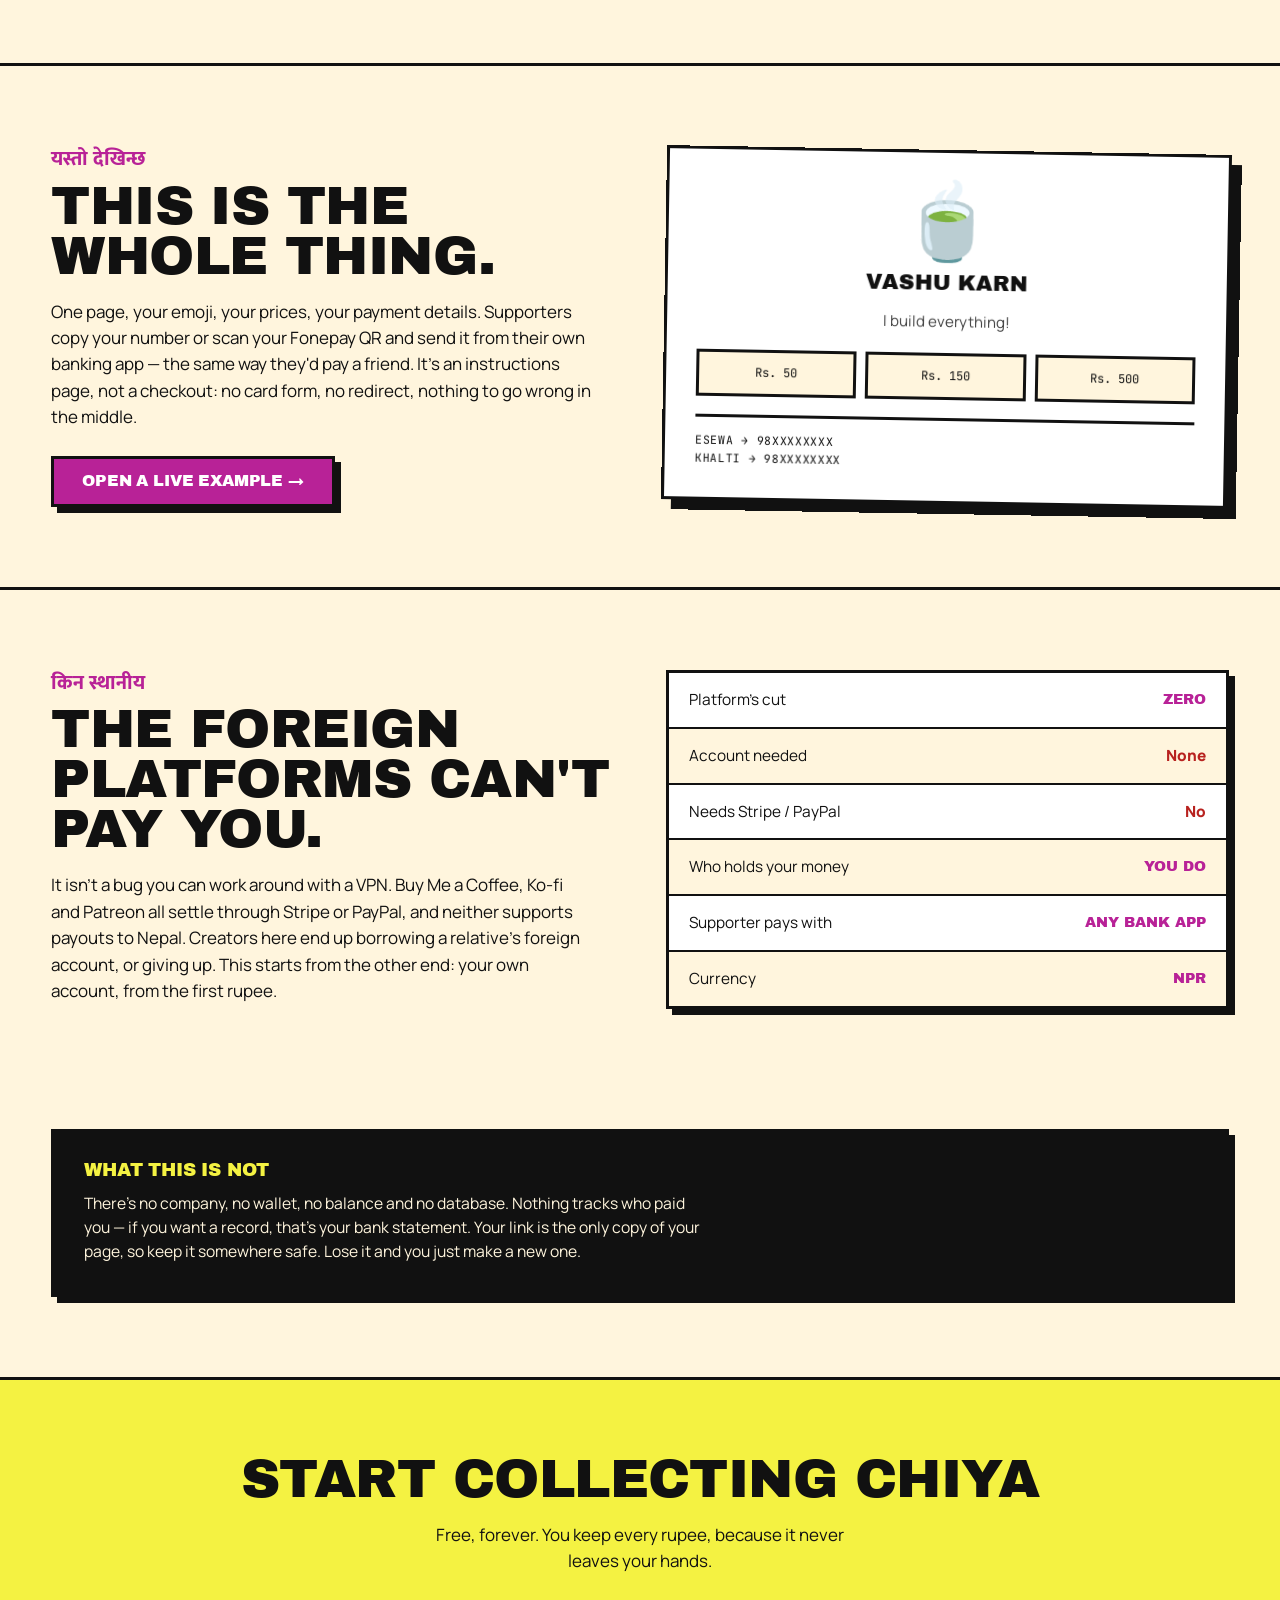
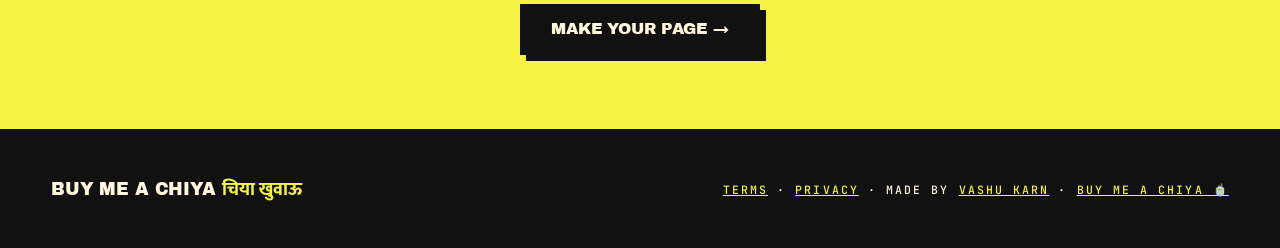
==== commit 9dd765b5: "Add favicon and social sharing image Brand mark rendered at 512px and downscaled for ico, 192px and " ====
--- a/index.html
+++ b/index.html
@@ -5,6 +5,27 @@
 <meta name="viewport" content="width=device-width, initial-scale=1">
 <title>Buy Me a Chiya — चिया खुवाऊ · Get tipped in Nepal, with no middleman</title>
 <meta name="description" content="A free tool that turns your eSewa, Khalti or bank details into a shareable tip page. No account, no company, no cut — supporters pay you directly.">
+
+<link rel="icon" href="favicon.ico" sizes="any">
+<link rel="icon" type="image/png" sizes="192x192" href="icon-192.png">
+<link rel="apple-touch-icon" href="apple-touch-icon.png">
+<meta name="theme-color" content="#F4F242">
+
+<meta property="og:type" content="website">
+<meta property="og:site_name" content="Buy Me a Chiya">
+<meta property="og:url" content="https://buymeachiya.vijaykarn.com.np/">
+<meta property="og:title" content="Buy Me a Chiya — get tipped in Nepal, with no middleman">
+<meta property="og:description" content="A free tool that turns your eSewa, Khalti or bank details into a shareable tip page. No account, no company, no cut — supporters pay you directly.">
+<meta property="og:image" content="https://buymeachiya.vijaykarn.com.np/og.png">
+<meta property="og:image:width" content="1200">
+<meta property="og:image:height" content="630">
+<meta property="og:image:alt" content="Get paid in chiya, not paperwork — a glass of tea beside the site address.">
+<meta property="og:locale" content="en_NP">
+<meta name="twitter:card" content="summary_large_image">
+<meta name="twitter:title" content="Buy Me a Chiya — get tipped in Nepal, with no middleman">
+<meta name="twitter:description" content="A free tool that turns your eSewa, Khalti or bank details into a shareable tip page. No account, no company, no cut — supporters pay you directly.">
+<meta name="twitter:image" content="https://buymeachiya.vijaykarn.com.np/og.png">
+<link rel="canonical" href="https://buymeachiya.vijaykarn.com.np/">
 
 <!-- Google Tag Manager -->
 <script>(function(w,d,s,l,i){w[l]=w[l]||[];w[l].push({'gtm.start':
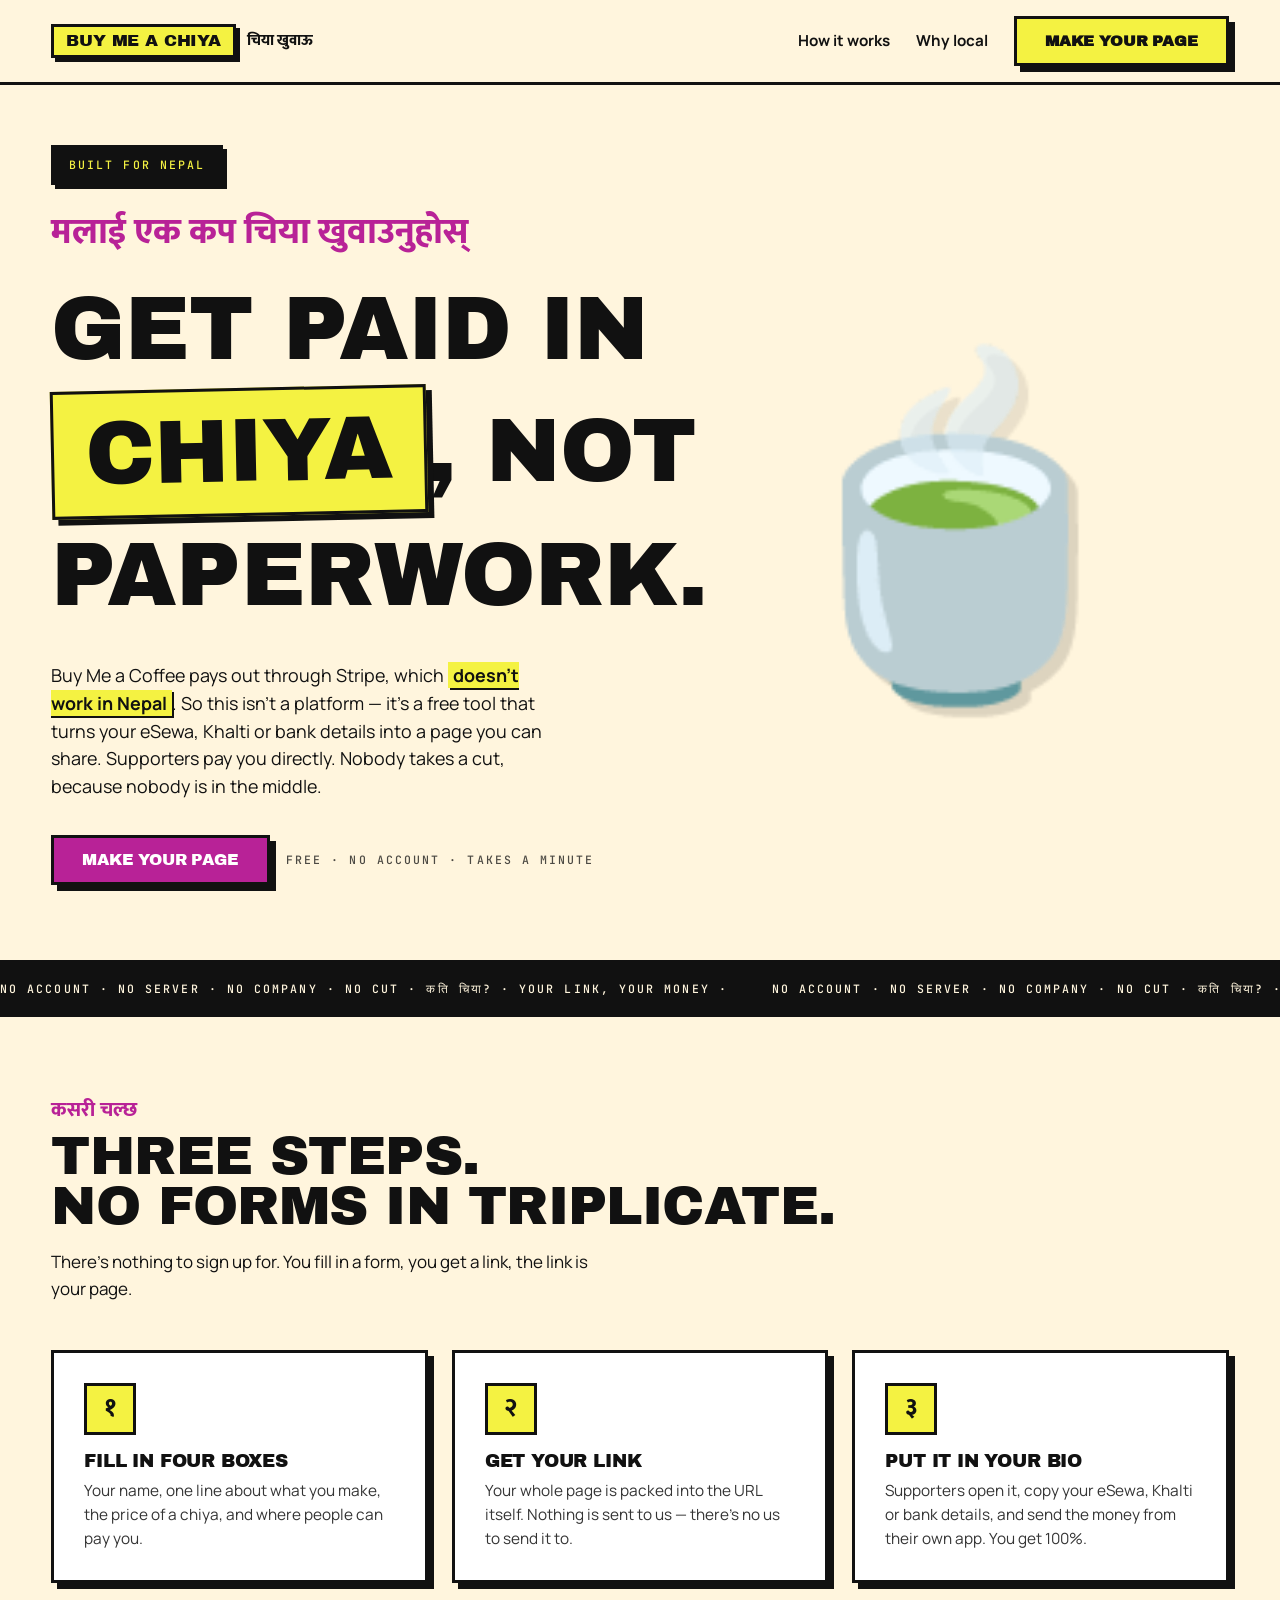
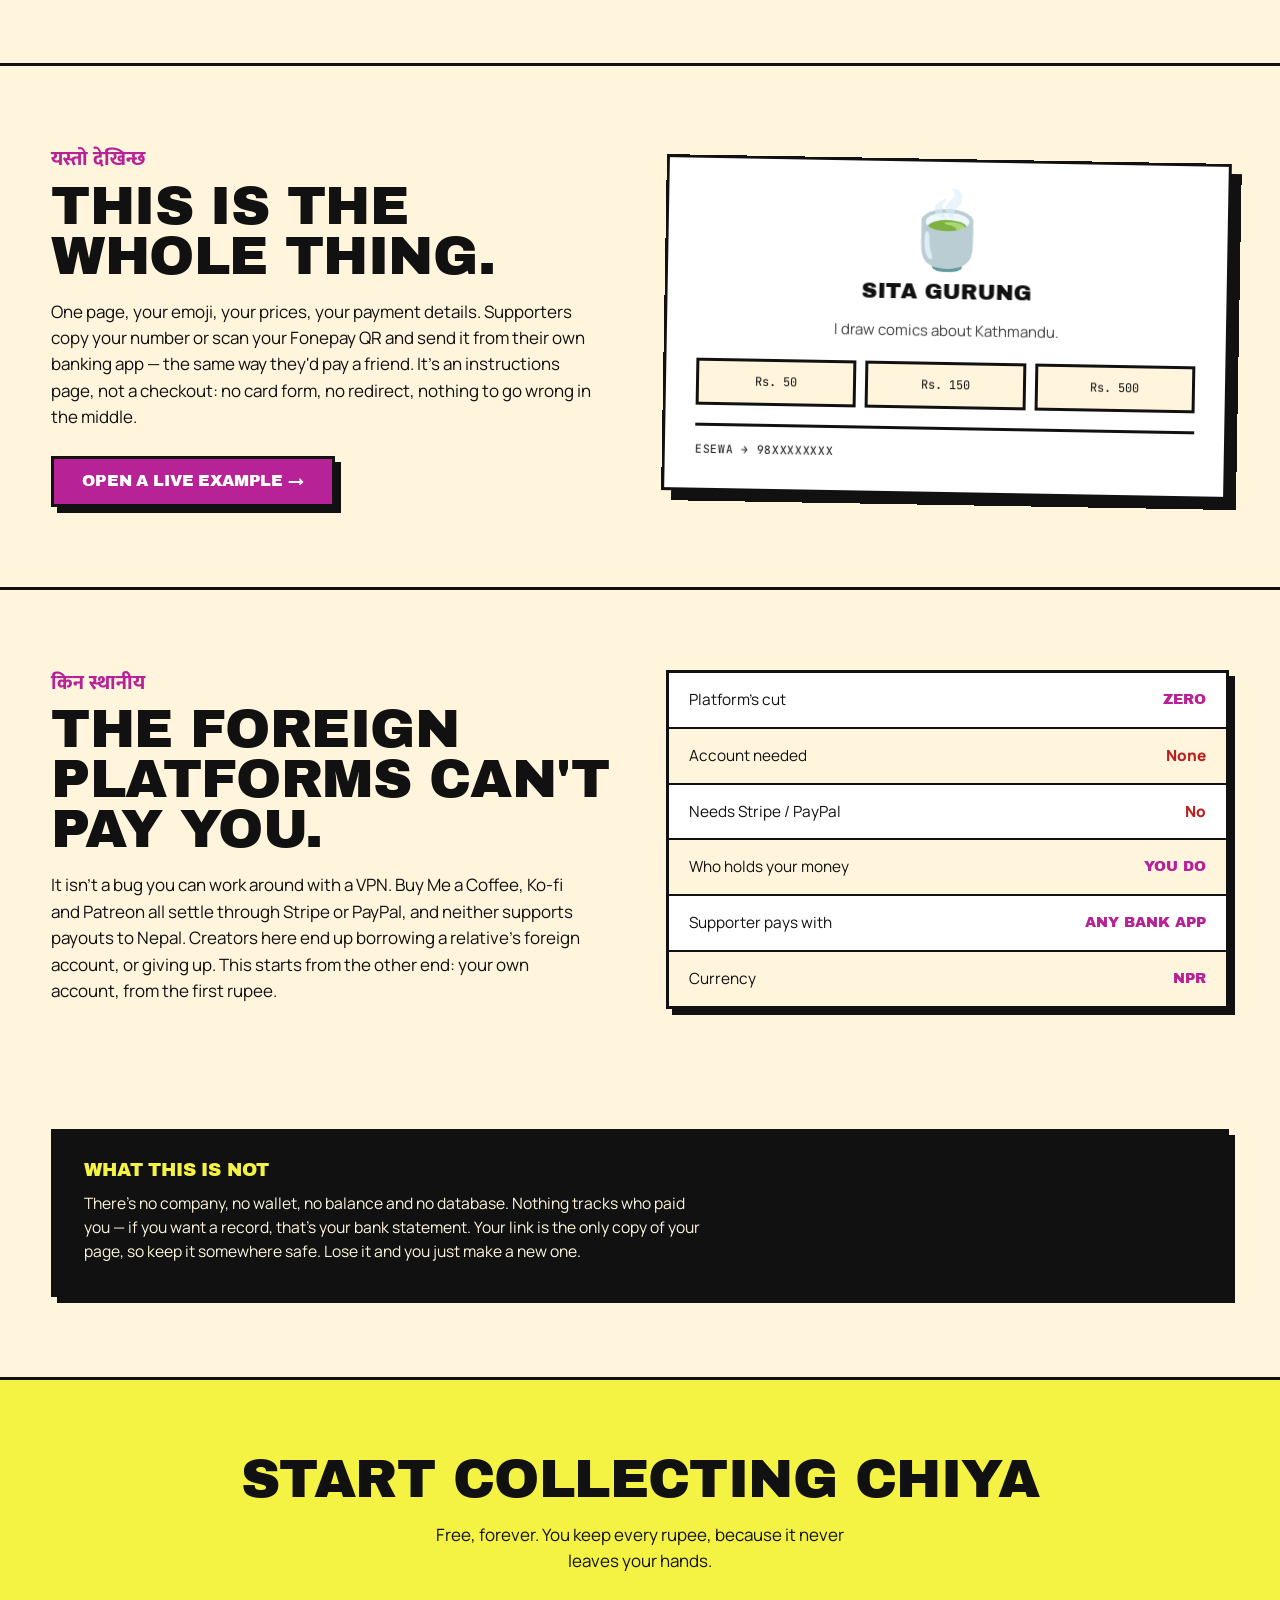
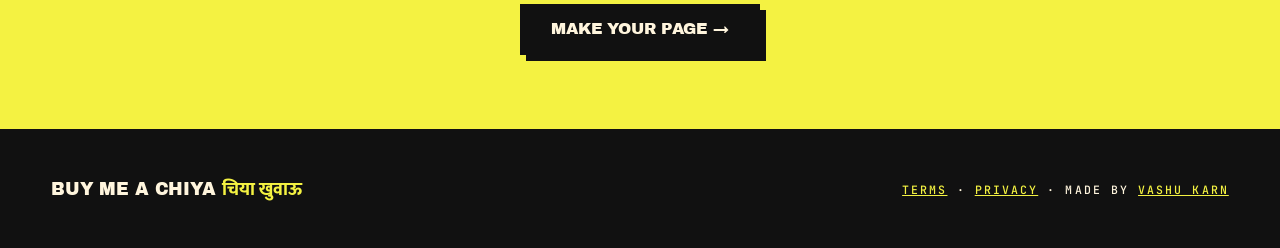
==== commit 99b342ec: "Use a demo page for the example, drop the personal support link The landing example now opens an obv" ====
--- a/index.html
+++ b/index.html
@@ -207,17 +207,16 @@
           or scan your Fonepay QR and send it from their own banking app — the same way they'd pay a friend.
           It's an instructions page, not a checkout: no card form, no redirect, nothing to go wrong in the middle.
         </p>
-        <a class="btn" style="margin-top:26px" href="https://tinyurl.com/buymeachiya" target="_blank" rel="noopener">Open a live example →</a>
+        <a class="btn" style="margin-top:26px" href="page.html#U2l0YSBHdXJ1bmcfSSBkcmF3IGNvbWljcyBhYm91dCBLYXRobWFuZHUuHzUwH_CfjbUfOThYWFhYWFhYWA">Open a live example →</a>
       </div>
 
       <div class="shot tilt-r">
         <div class="em">🍵</div>
-        <div class="nm">Vashu Karn</div>
-        <div class="bi">I build everything!</div>
+        <div class="nm">Sita Gurung</div>
+        <div class="bi">I draw comics about Kathmandu.</div>
         <div class="tt"><span>Rs. 50</span><span>Rs. 150</span><span>Rs. 500</span></div>
         <div class="pp">
           <div>eSewa → 98XXXXXXXX</div>
-          <div>Khalti → 98XXXXXXXX</div>
         </div>
       </div>
     </div>
@@ -275,7 +274,7 @@
     <div class="display" style="font-size:1.1rem">Buy Me a Chiya <span class="dev" style="color:var(--yellow)">चिया खुवाऊ</span></div>
     <div class="mono">
       <a href="terms.html">Terms</a> · <a href="privacy.html">Privacy</a> ·
-      Made by <a href="https://vijaykarn.com.np" target="_blank" rel="noopener">Vashu Karn</a> · <a href="https://tinyurl.com/buymeachiya" target="_blank" rel="noopener">Buy me a chiya 🍵</a>
+      Made by <a href="https://vijaykarn.com.np" target="_blank" rel="noopener">Vashu Karn</a>
     </div>
   </div>
 </footer>
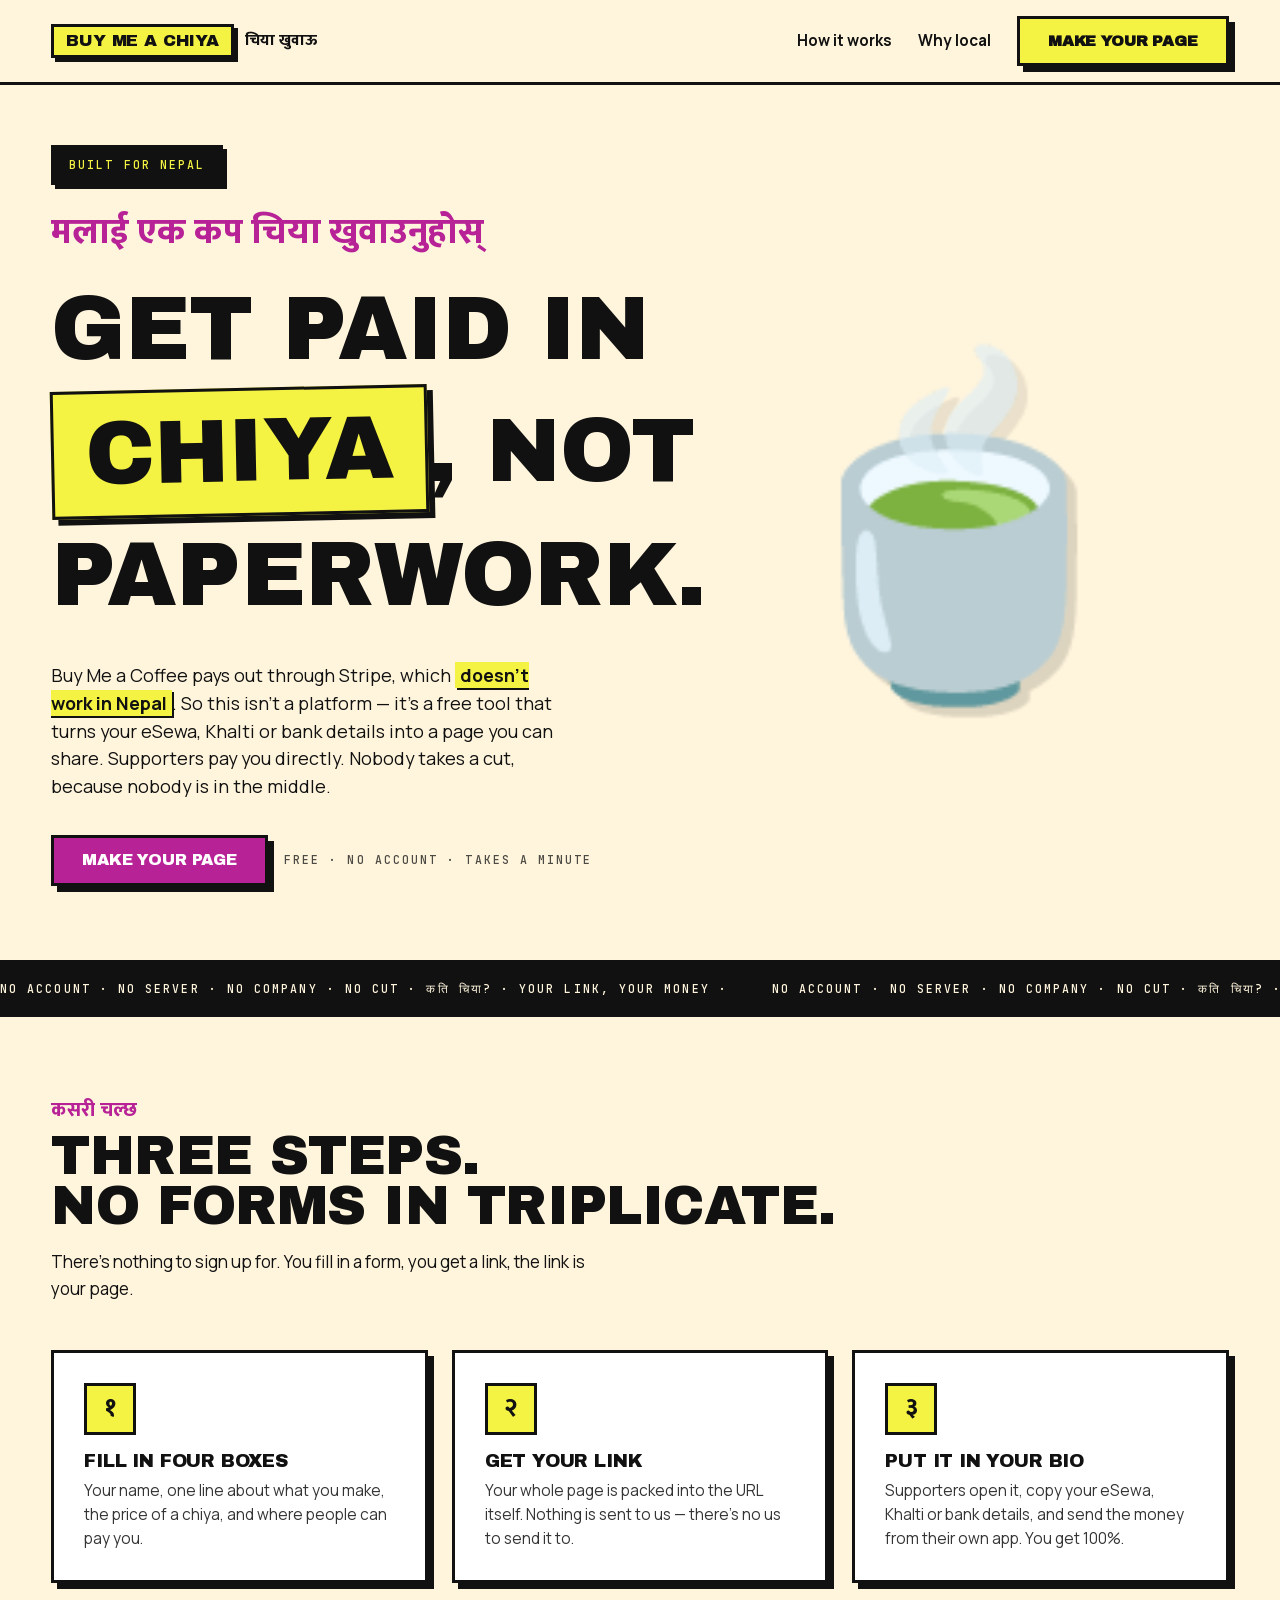
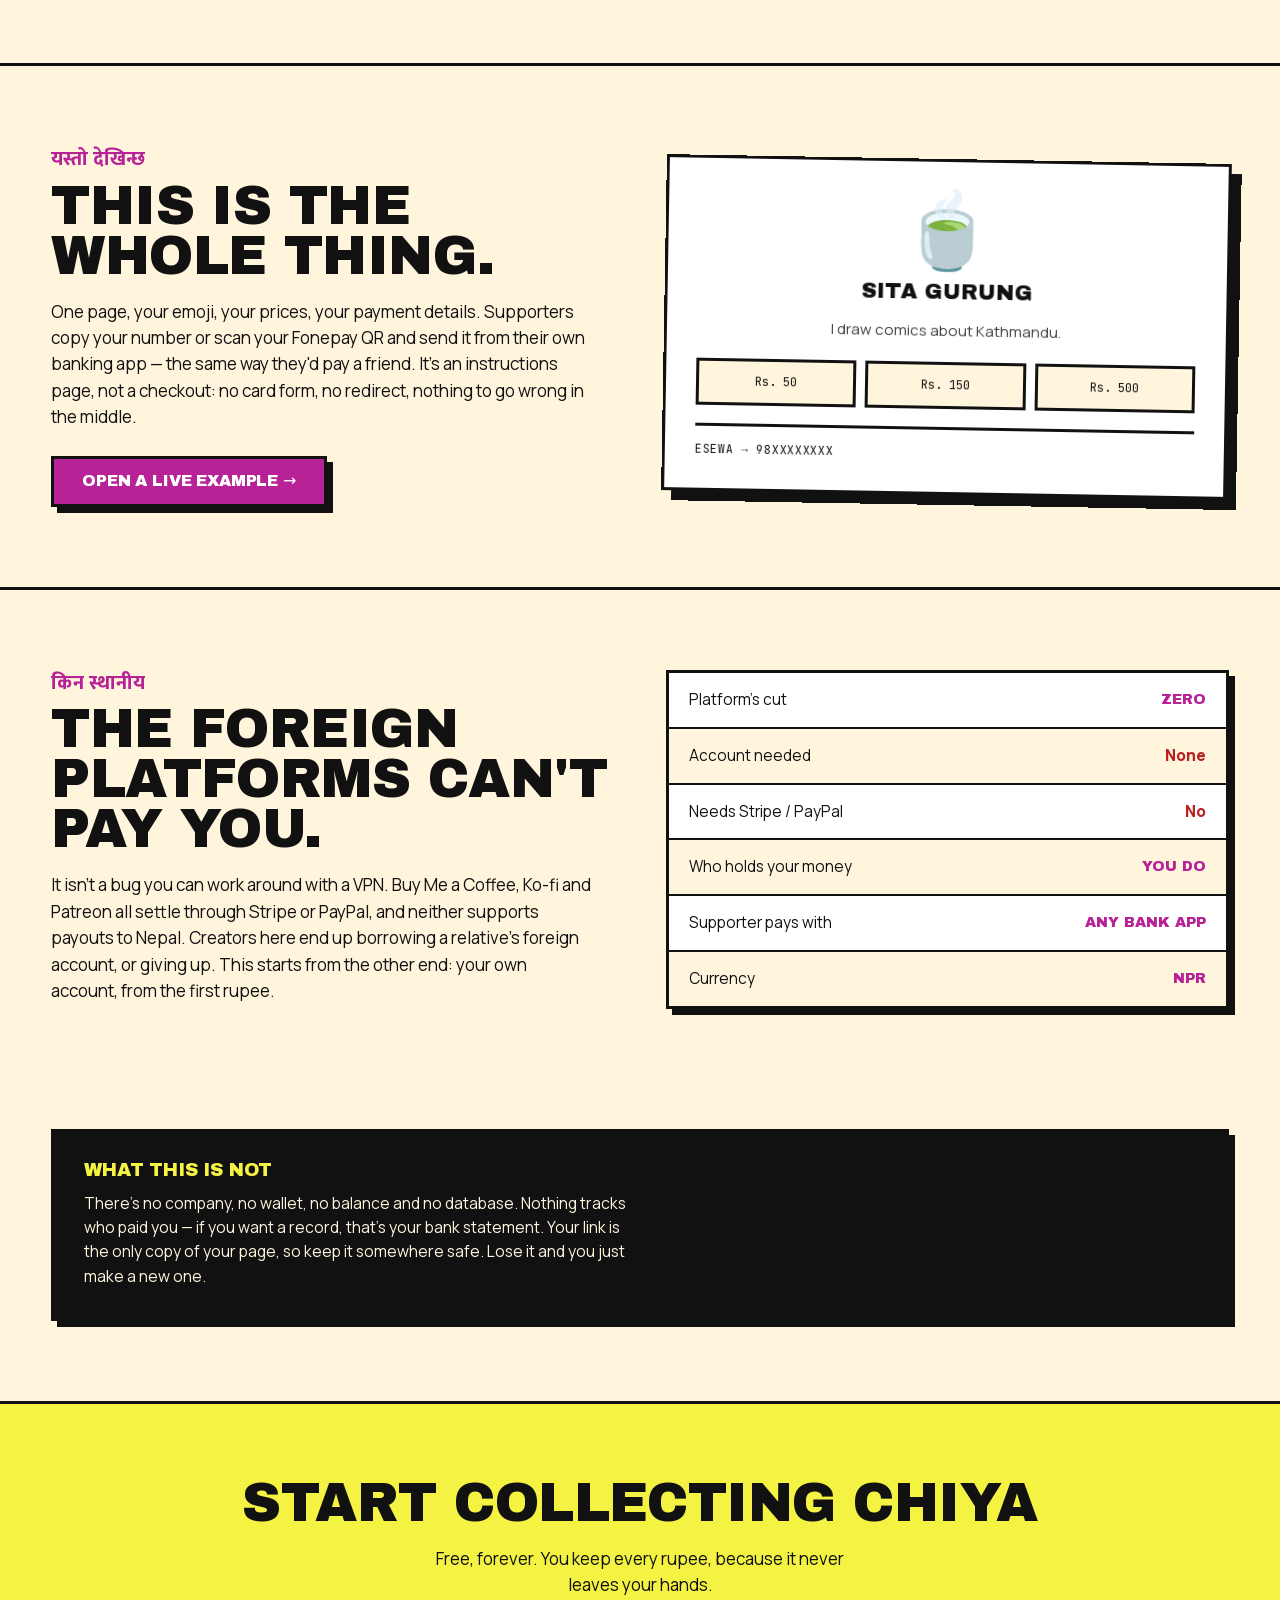
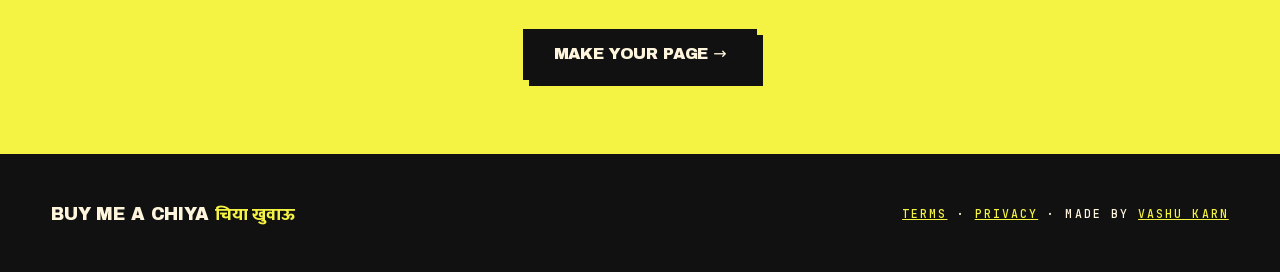
==== commit 8ba6a9d6: "Add link QR, self-host fonts, add licence QR of the page link with a PNG download, using the same MI" ====
--- a/index.html
+++ b/index.html
@@ -35,9 +35,7 @@
 })(window,document,'script','dataLayer','GTM-KHF4Z8ST');</script>
 <!-- End Google Tag Manager -->
 
-<link rel="preconnect" href="https://fonts.googleapis.com">
-<link rel="preconnect" href="https://fonts.gstatic.com" crossorigin>
-<link href="https://fonts.googleapis.com/css2?family=Archivo+Black&family=Manrope:wght@400;500;700;800&family=JetBrains+Mono:wght@400;500;700&family=Mukta:wght@600;800&display=swap" rel="stylesheet">
+<link rel="stylesheet" href="fonts.css">
 <link rel="stylesheet" href="style.css">
 
 <style>
--- a/fonts.css
+++ b/fonts.css
@@ -0,0 +1,100 @@
+/* Self-hosted so the site makes no third-party requests. All four families are
+   licensed under the SIL Open Font License; see fonts/OFL.txt. Only the latin and
+   devanagari subsets are included, which is everything this site actually renders. */
+
+@font-face{
+  font-family:'Archivo Black';
+  font-style:normal;
+  font-weight:400;
+  font-display:swap;
+  src:url(fonts/archivo-black-400-latin.woff2) format('woff2');
+  unicode-range:U+0000-00FF, U+0131, U+0152-0153, U+02BB-02BC, U+02C6, U+02DA, U+02DC, U+0304, U+0308, U+0329, U+2000-206F, U+20AC, U+2122, U+2191, U+2193, U+2212, U+2215, U+FEFF, U+FFFD;
+}
+@font-face{
+  font-family:'JetBrains Mono';
+  font-style:normal;
+  font-weight:400;
+  font-display:swap;
+  src:url(fonts/jetbrains-mono-400-latin.woff2) format('woff2');
+  unicode-range:U+0000-00FF, U+0131, U+0152-0153, U+02BB-02BC, U+02C6, U+02DA, U+02DC, U+0304, U+0308, U+0329, U+2000-206F, U+20AC, U+2122, U+2191, U+2193, U+2212, U+2215, U+FEFF, U+FFFD;
+}
+@font-face{
+  font-family:'JetBrains Mono';
+  font-style:normal;
+  font-weight:500;
+  font-display:swap;
+  src:url(fonts/jetbrains-mono-500-latin.woff2) format('woff2');
+  unicode-range:U+0000-00FF, U+0131, U+0152-0153, U+02BB-02BC, U+02C6, U+02DA, U+02DC, U+0304, U+0308, U+0329, U+2000-206F, U+20AC, U+2122, U+2191, U+2193, U+2212, U+2215, U+FEFF, U+FFFD;
+}
+@font-face{
+  font-family:'JetBrains Mono';
+  font-style:normal;
+  font-weight:700;
+  font-display:swap;
+  src:url(fonts/jetbrains-mono-700-latin.woff2) format('woff2');
+  unicode-range:U+0000-00FF, U+0131, U+0152-0153, U+02BB-02BC, U+02C6, U+02DA, U+02DC, U+0304, U+0308, U+0329, U+2000-206F, U+20AC, U+2122, U+2191, U+2193, U+2212, U+2215, U+FEFF, U+FFFD;
+}
+@font-face{
+  font-family:'Manrope';
+  font-style:normal;
+  font-weight:400;
+  font-display:swap;
+  src:url(fonts/manrope-400-latin.woff2) format('woff2');
+  unicode-range:U+0000-00FF, U+0131, U+0152-0153, U+02BB-02BC, U+02C6, U+02DA, U+02DC, U+0304, U+0308, U+0329, U+2000-206F, U+20AC, U+2122, U+2191, U+2193, U+2212, U+2215, U+FEFF, U+FFFD;
+}
+@font-face{
+  font-family:'Manrope';
+  font-style:normal;
+  font-weight:500;
+  font-display:swap;
+  src:url(fonts/manrope-500-latin.woff2) format('woff2');
+  unicode-range:U+0000-00FF, U+0131, U+0152-0153, U+02BB-02BC, U+02C6, U+02DA, U+02DC, U+0304, U+0308, U+0329, U+2000-206F, U+20AC, U+2122, U+2191, U+2193, U+2212, U+2215, U+FEFF, U+FFFD;
+}
+@font-face{
+  font-family:'Manrope';
+  font-style:normal;
+  font-weight:700;
+  font-display:swap;
+  src:url(fonts/manrope-700-latin.woff2) format('woff2');
+  unicode-range:U+0000-00FF, U+0131, U+0152-0153, U+02BB-02BC, U+02C6, U+02DA, U+02DC, U+0304, U+0308, U+0329, U+2000-206F, U+20AC, U+2122, U+2191, U+2193, U+2212, U+2215, U+FEFF, U+FFFD;
+}
+@font-face{
+  font-family:'Manrope';
+  font-style:normal;
+  font-weight:800;
+  font-display:swap;
+  src:url(fonts/manrope-800-latin.woff2) format('woff2');
+  unicode-range:U+0000-00FF, U+0131, U+0152-0153, U+02BB-02BC, U+02C6, U+02DA, U+02DC, U+0304, U+0308, U+0329, U+2000-206F, U+20AC, U+2122, U+2191, U+2193, U+2212, U+2215, U+FEFF, U+FFFD;
+}
+@font-face{
+  font-family:'Mukta';
+  font-style:normal;
+  font-weight:600;
+  font-display:swap;
+  src:url(fonts/mukta-600-devanagari.woff2) format('woff2');
+  unicode-range:U+0900-097F, U+1CD0-1CF9, U+200C-200D, U+20A8, U+20B9, U+20F0, U+25CC, U+A830-A839, U+A8E0-A8FF, U+11B00-11B09;
+}
+@font-face{
+  font-family:'Mukta';
+  font-style:normal;
+  font-weight:600;
+  font-display:swap;
+  src:url(fonts/mukta-600-latin.woff2) format('woff2');
+  unicode-range:U+0000-00FF, U+0131, U+0152-0153, U+02BB-02BC, U+02C6, U+02DA, U+02DC, U+0304, U+0308, U+0329, U+2000-206F, U+20AC, U+2122, U+2191, U+2193, U+2212, U+2215, U+FEFF, U+FFFD;
+}
+@font-face{
+  font-family:'Mukta';
+  font-style:normal;
+  font-weight:800;
+  font-display:swap;
+  src:url(fonts/mukta-800-devanagari.woff2) format('woff2');
+  unicode-range:U+0900-097F, U+1CD0-1CF9, U+200C-200D, U+20A8, U+20B9, U+20F0, U+25CC, U+A830-A839, U+A8E0-A8FF, U+11B00-11B09;
+}
+@font-face{
+  font-family:'Mukta';
+  font-style:normal;
+  font-weight:800;
+  font-display:swap;
+  src:url(fonts/mukta-800-latin.woff2) format('woff2');
+  unicode-range:U+0000-00FF, U+0131, U+0152-0153, U+02BB-02BC, U+02C6, U+02DA, U+02DC, U+0304, U+0308, U+0329, U+2000-206F, U+20AC, U+2122, U+2191, U+2193, U+2212, U+2215, U+FEFF, U+FFFD;
+}
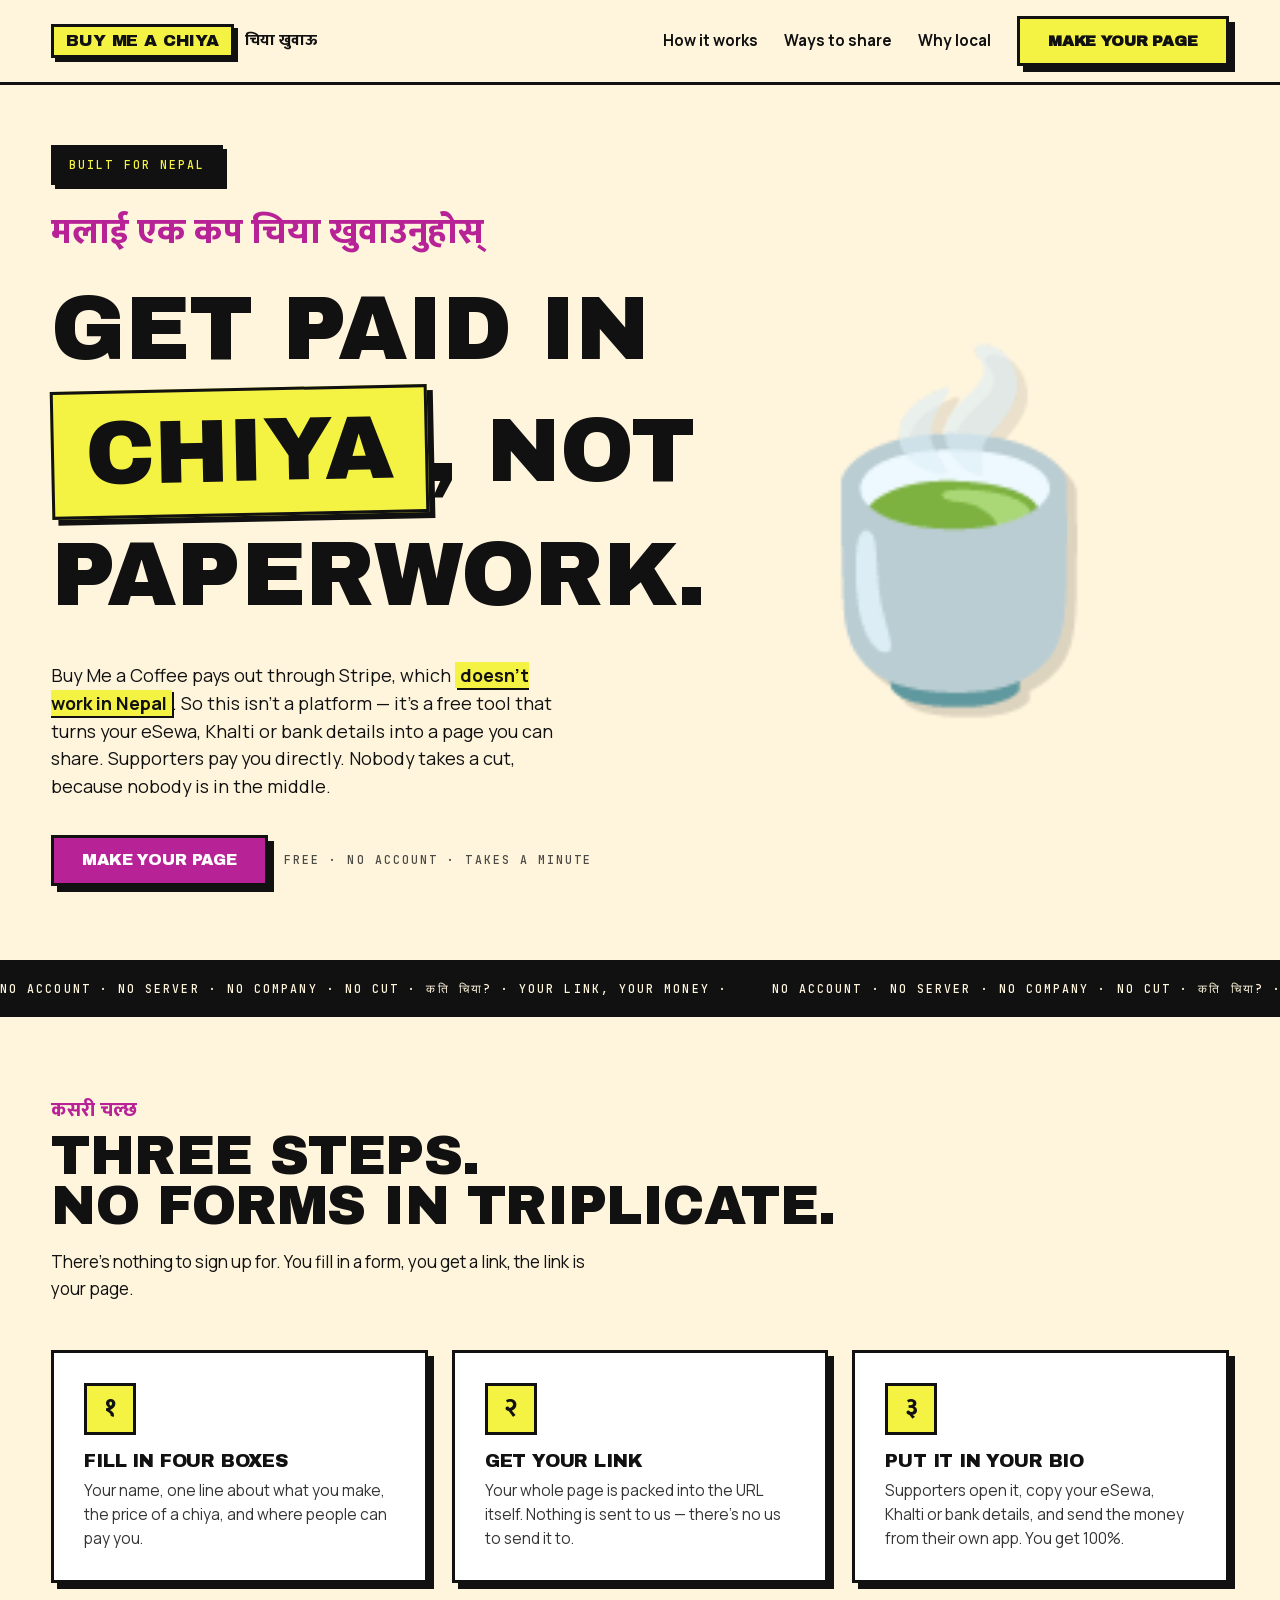
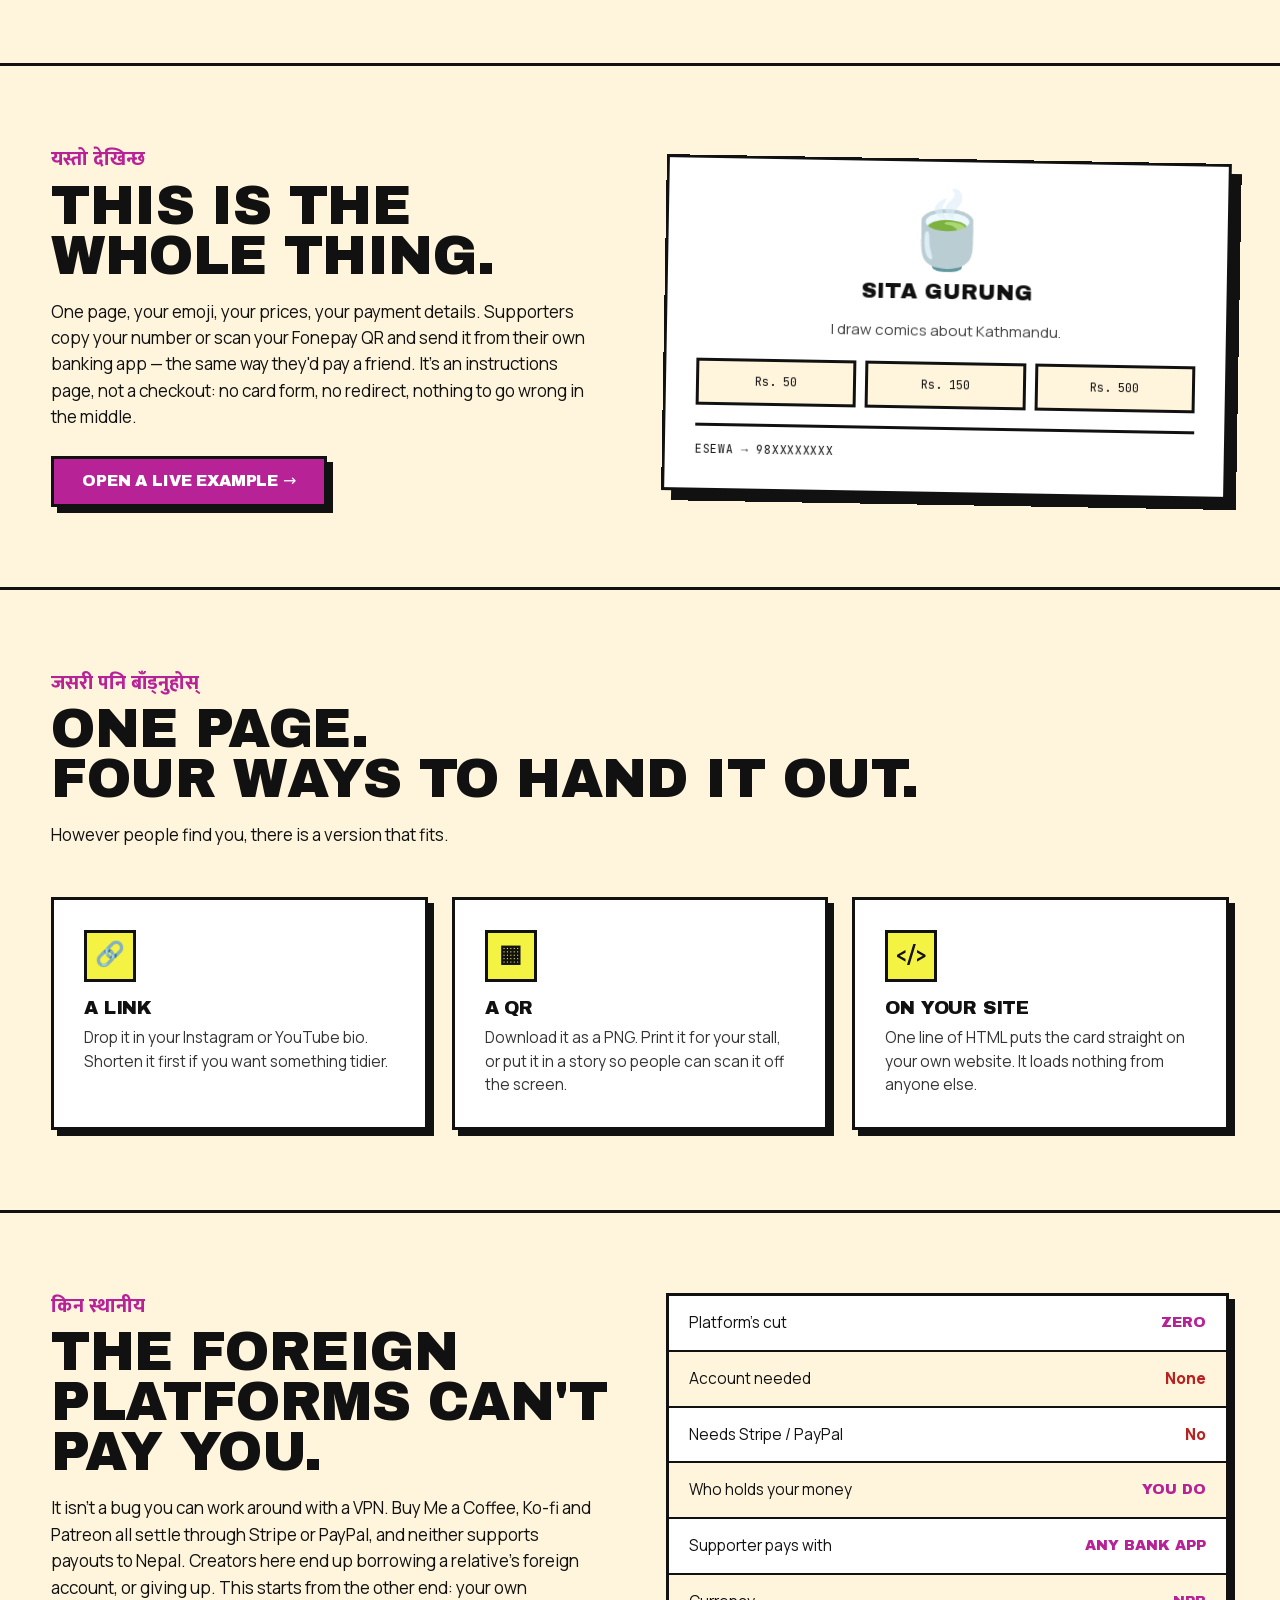
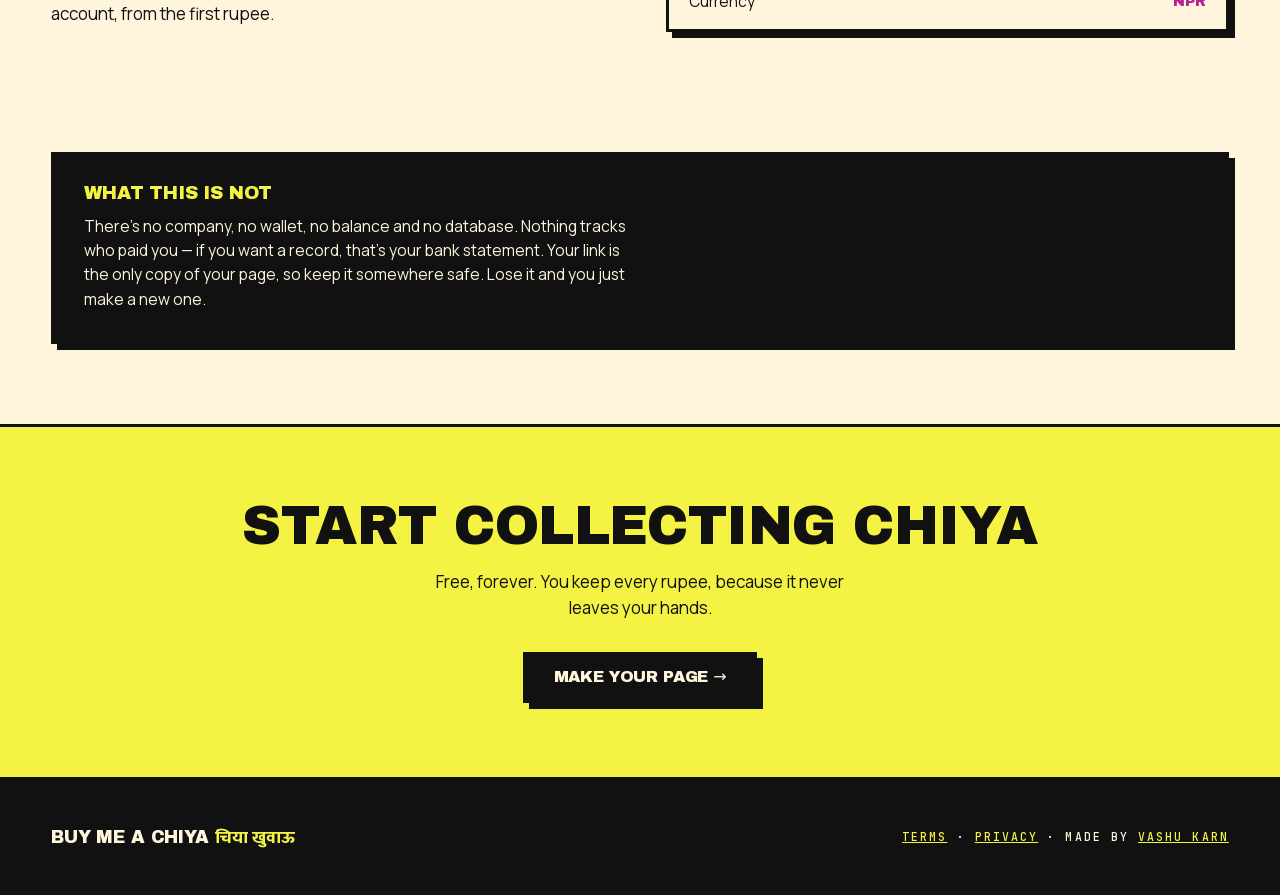
==== commit caf83968: "Add page editing, fix QR canvas id clash, refresh copy The canvas used id qr, which the QR image URL" ====
--- a/index.html
+++ b/index.html
@@ -123,6 +123,7 @@
     <a class="logo" href="#top"><b>Buy Me a Chiya</b><span class="dev">चिया खुवाऊ</span></a>
     <div class="nav-links">
       <a href="#how">How it works</a>
+      <a href="#share">Ways to share</a>
       <a href="#why">Why local</a>
       <a class="btn btn-yellow" href="make.html">Make your page</a>
     </div>
@@ -131,6 +132,7 @@
       <div class="menu-panel">
         <a href="#how">How it works</a>
         <a href="#why">Why local</a>
+        <a href="#share">Ways to share</a>
         <a href="#example">See an example</a>
         <a href="make.html">Make your page</a>
       </div>
@@ -220,6 +222,33 @@
     </div>
   </section>
 
+
+  <!-- ===== ways to share ===== -->
+  <section class="band" id="share">
+    <div class="wrap">
+      <h2><span class="dev">जसरी पनि बाँड्नुहोस्</span>One page.<br>Four ways to hand it out.</h2>
+      <p class="sub">However people find you, there is a version that fits.</p>
+
+      <div class="steps">
+        <div class="step-card">
+          <b>🔗</b>
+          <h3>A link</h3>
+          <p>Drop it in your Instagram or YouTube bio. Shorten it first if you want something tidier.</p>
+        </div>
+        <div class="step-card">
+          <b>▦</b>
+          <h3>A QR</h3>
+          <p>Download it as a PNG. Print it for your stall, or put it in a story so people can scan it off the screen.</p>
+        </div>
+        <div class="step-card">
+          <b>&lt;/&gt;</b>
+          <h3>On your site</h3>
+          <p>One line of HTML puts the card straight on your own website. It loads nothing from anyone else.</p>
+        </div>
+      </div>
+    </div>
+  </section>
+
   <!-- ===== why ===== -->
   <section class="band" id="why">
     <div class="wrap why">
